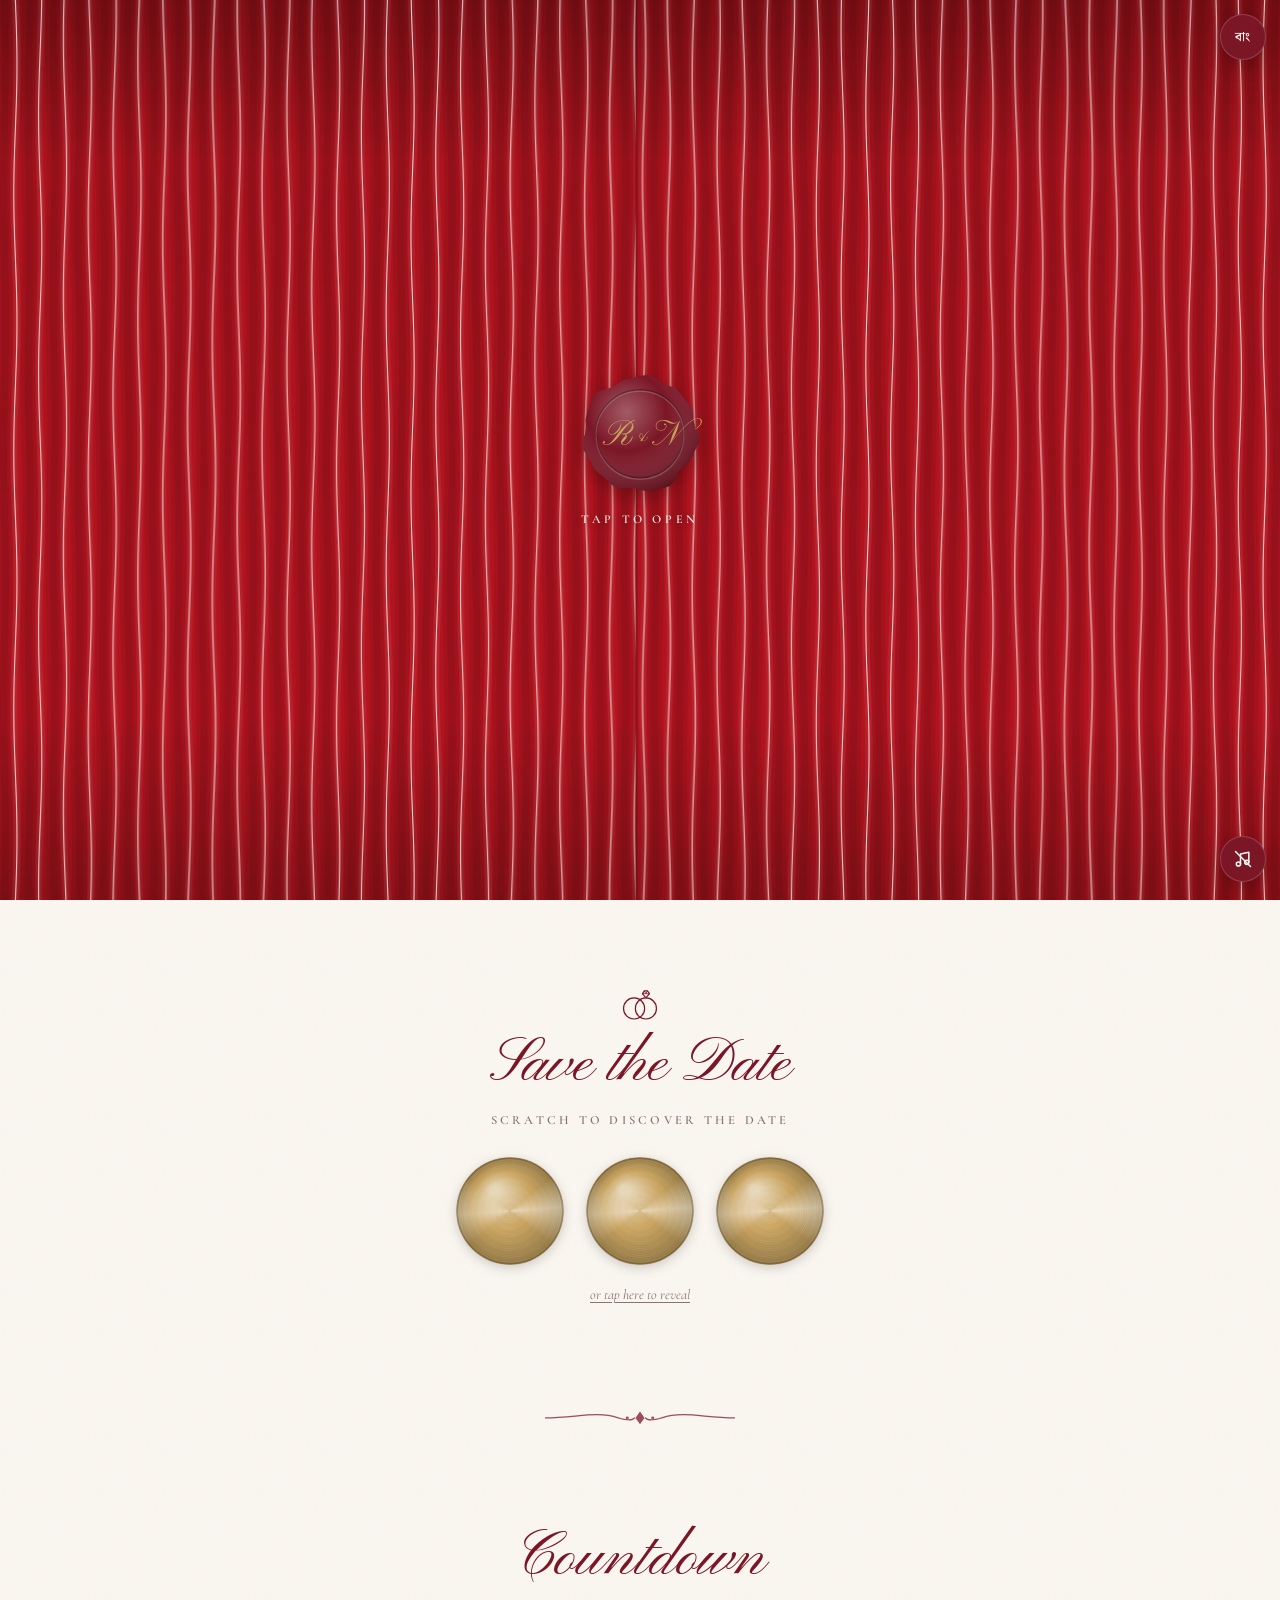
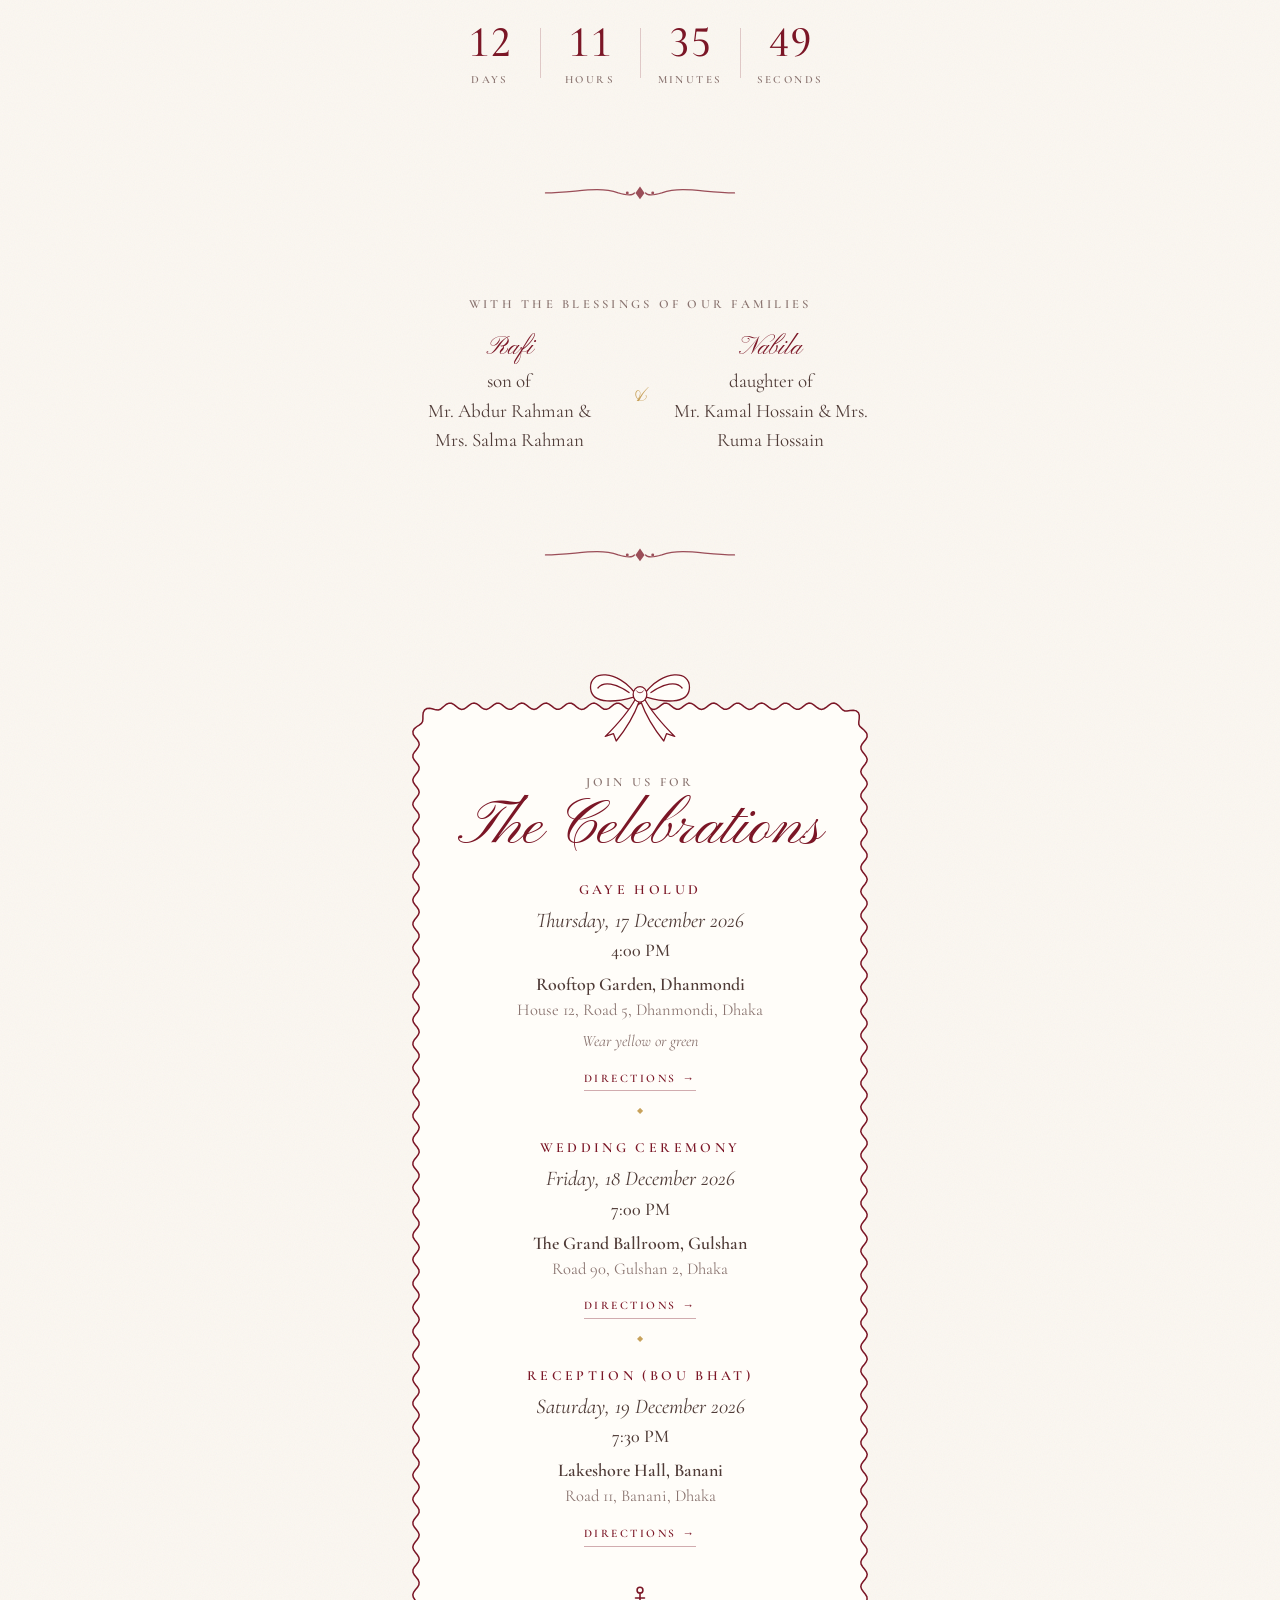
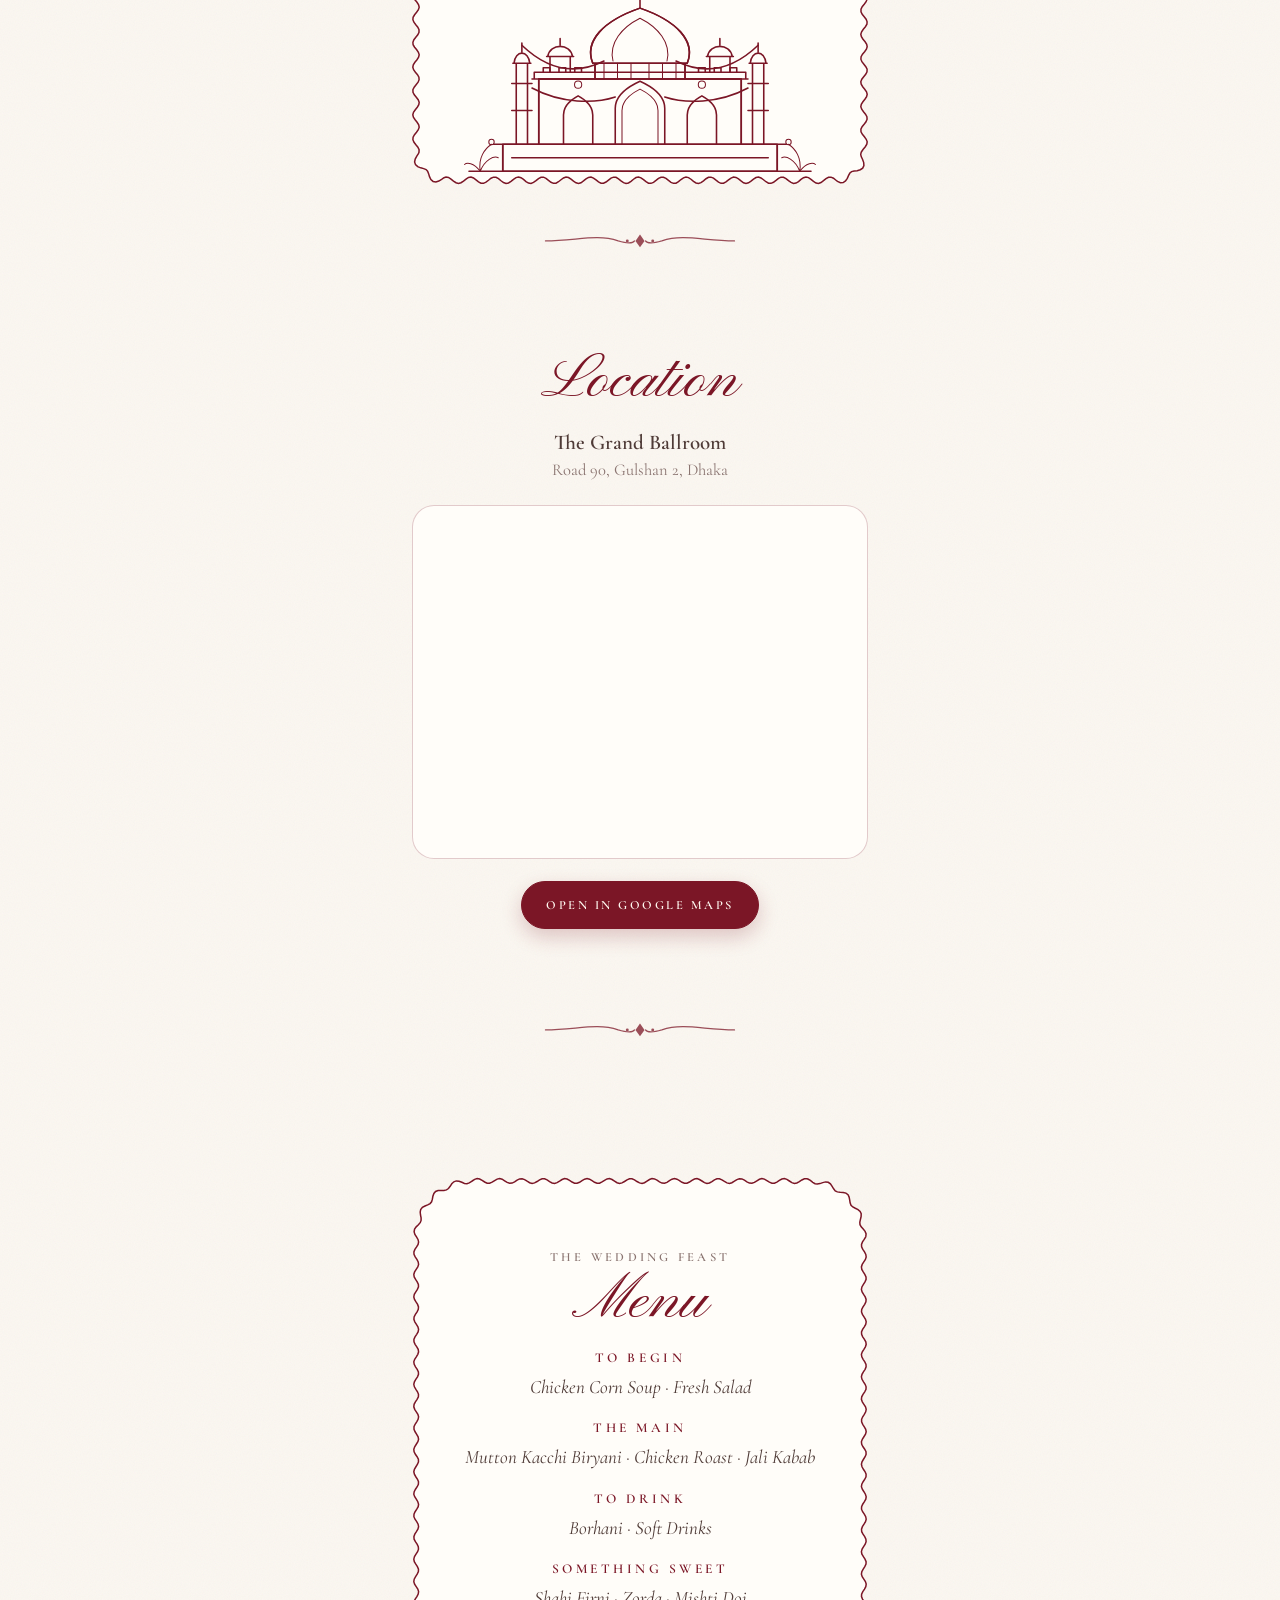
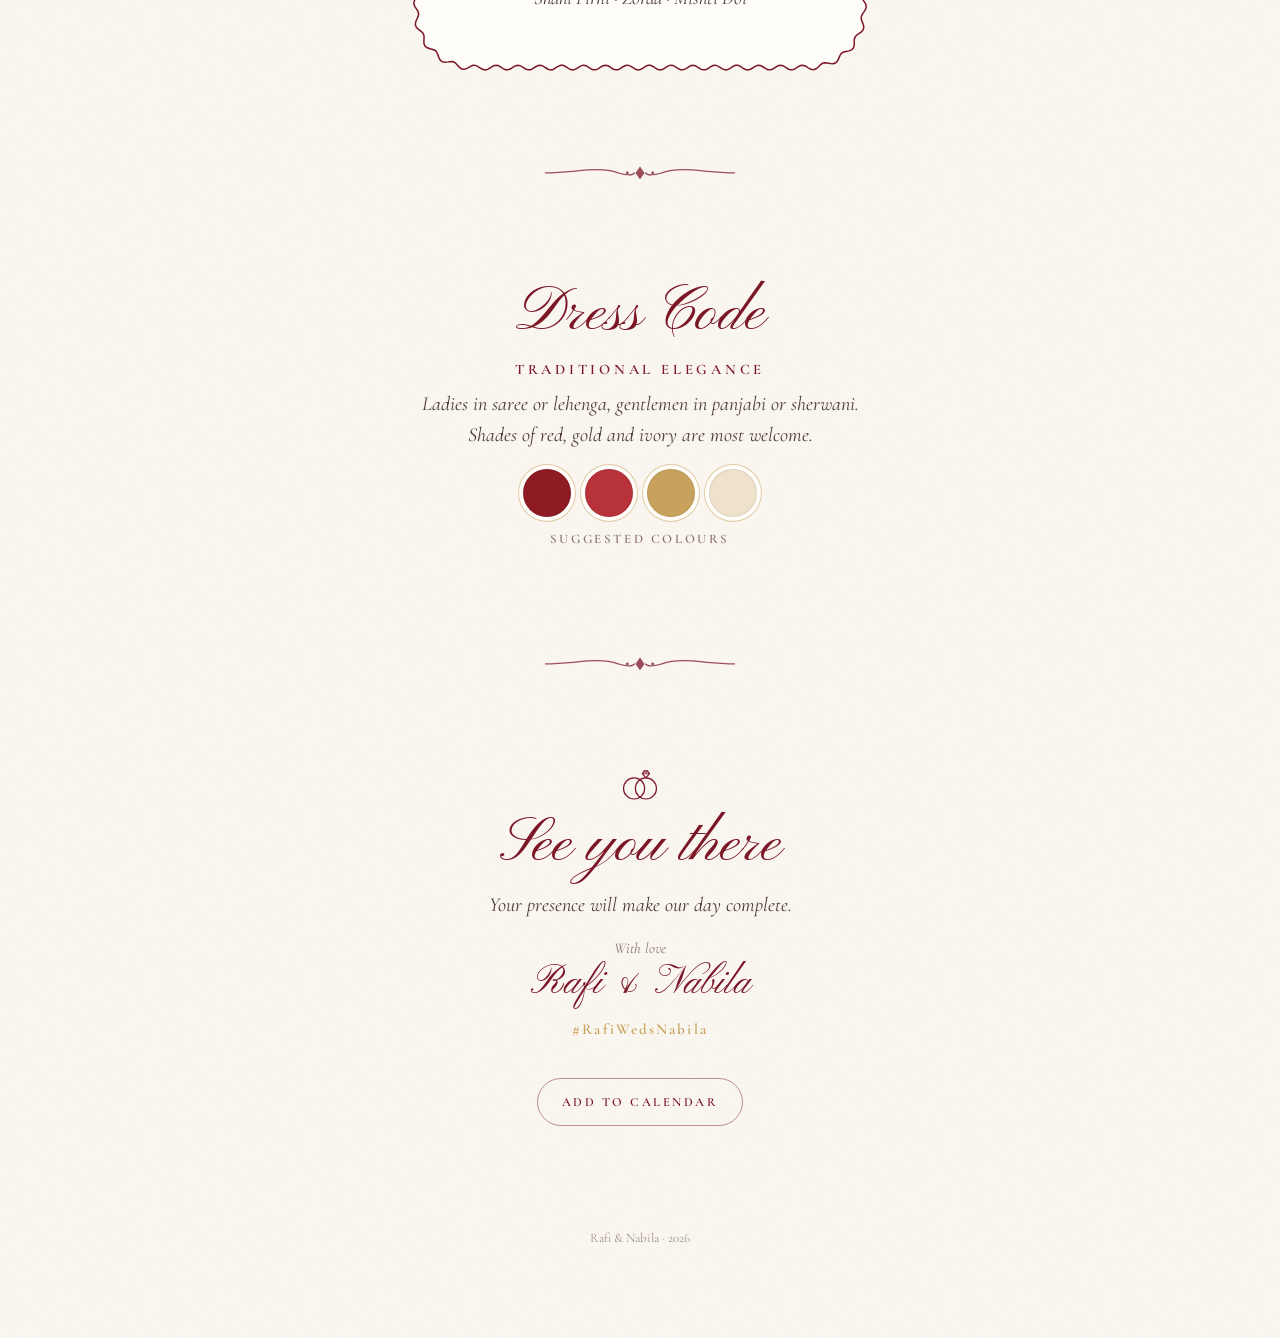
==== index.html @ 90f6d411 "Add files via upload" ====
<!DOCTYPE html>
<html lang="en">
<head>
  <meta charset="utf-8">
  <meta name="viewport" content="width=device-width, initial-scale=1, viewport-fit=cover">
  <meta name="robots" content="noindex, nofollow">
  <meta name="theme-color" content="#b3141f">
  <!-- SHARE:START -->
  <title>Rafi &amp; Nabila are getting married</title>
  <meta name="description" content="You are warmly invited. Tap to open your invitation.">
  <meta property="og:type" content="website">
  <meta property="og:title" content="Rafi &amp; Nabila are getting married">
  <meta property="og:description" content="You are warmly invited. Tap to open your invitation.">
  <meta property="og:image" content="assets/img/og.jpg">
  <meta property="og:image:width" content="1200">
  <meta property="og:image:height" content="630">
  <meta name="twitter:card" content="summary_large_image">
  <!-- SHARE:END -->
  <link rel="icon" href="assets/img/icon.svg" type="image/svg+xml">
  <link rel="preload" href="assets/fonts/pinyon-script.woff2" as="font" type="font/woff2" crossorigin>
  <link rel="preload" href="assets/fonts/cormorant-500.woff2" as="font" type="font/woff2" crossorigin>
  <link rel="stylesheet" href="assets/css/style.css">
</head>
<body class="locked">
  <!-- Opening: hero with the theatre curtains -->
  <header class="hero" id="hero">
    <div class="hero-inner" id="heroInner"></div>
    <canvas class="curtains" id="curtains" aria-hidden="true"></canvas>
    <button class="seal-wrap" id="openBtn" type="button" aria-label="Open the invitation">
      <span class="guest-note" id="guestNote"></span>
      <span class="seal" id="seal"></span>
      <span class="tap-hint" id="tapHint"></span>
    </button>
  </header>

  <main id="app" aria-live="polite"></main>

  <button class="fab fab-lang" id="langBtn" type="button" aria-label="Change language" hidden></button>
  <button class="fab fab-music" id="musicBtn" type="button" aria-label="Play or pause music" hidden></button>
  <audio id="bgm" loop preload="none"></audio>
  <canvas id="confetti" aria-hidden="true"></canvas>
  <noscript><p style="padding:2rem;text-align:center">Please turn on JavaScript to view this invitation.</p></noscript>

  <script src="assets/js/shared.js"></script>
  <script src="assets/js/app.js"></script>
</body>
</html>
---- assets/css/style.css ----
/* ============ Fonts (self-hosted, SIL Open Font License) ============ */
@font-face { font-family: 'Pinyon Script'; src: url('../fonts/pinyon-script.woff2') format('woff2'); font-weight: 400; font-display: swap; }
@font-face { font-family: 'Cormorant Garamond'; src: url('../fonts/cormorant-400.woff2') format('woff2'); font-weight: 400; font-display: swap; }
@font-face { font-family: 'Cormorant Garamond'; src: url('../fonts/cormorant-400-italic.woff2') format('woff2'); font-weight: 400; font-style: italic; font-display: swap; }
@font-face { font-family: 'Cormorant Garamond'; src: url('../fonts/cormorant-500.woff2') format('woff2'); font-weight: 500; font-display: swap; }
@font-face { font-family: 'Cormorant Garamond'; src: url('../fonts/cormorant-600.woff2') format('woff2'); font-weight: 600 700; font-display: swap; }
@font-face { font-family: 'Galada'; src: url('../fonts/galada-bengali.woff2') format('woff2'); font-weight: 400; font-display: swap; unicode-range: U+0951-0952, U+0964-0965, U+0980-09FE, U+1CD0, U+1CD2, U+1CD5-1CD6, U+1CD8, U+1CE1, U+1CEA, U+1CED, U+1CF2, U+1CF5-1CF7, U+200C-200D, U+20B9, U+25CC, U+A8F1; }
@font-face { font-family: 'Noto Serif Bengali'; src: url('../fonts/noto-serif-bengali-400.woff2') format('woff2'); font-weight: 400; font-display: swap; unicode-range: U+0951-0952, U+0964-0965, U+0980-09FE, U+1CD0, U+1CD2, U+1CD5-1CD6, U+1CD8, U+1CE1, U+1CEA, U+1CED, U+1CF2, U+1CF5-1CF7, U+200C-200D, U+20B9, U+25CC, U+A8F1; }
@font-face { font-family: 'Noto Serif Bengali'; src: url('../fonts/noto-serif-bengali-600.woff2') format('woff2'); font-weight: 500 700; font-display: swap; unicode-range: U+0951-0952, U+0964-0965, U+0980-09FE, U+1CD0, U+1CD2, U+1CD5-1CD6, U+1CD8, U+1CE1, U+1CEA, U+1CED, U+1CF2, U+1CF5-1CF7, U+200C-200D, U+20B9, U+25CC, U+A8F1; }

/* ============ Theme (overwritten from content.json) ============ */
:root {
  --curtain: #b3141f;
  --curtain-lines: #fdeee8;
  --accent: #7b1626;
  --gold: #c8a25c;
  --bg: #fbf7f1;
  --card: #fffdf9;
  --text: #4f3b37;
  --muted: #8a7470;
  --btn-text: #fff8f0;
  --accent-rgb: 123, 22, 38;
  --gold-rgb: 200, 162, 92;
  --text-rgb: 79, 59, 55;
  --script: 'Pinyon Script', 'Galada', cursive;
  --serif: 'Cormorant Garamond', 'Noto Serif Bengali', Georgia, 'Times New Roman', serif;
  --col: min(520px, 100%);
  --pad: clamp(18px, 6vw, 32px);
  --safe-t: env(safe-area-inset-top, 0px);
  --safe-b: env(safe-area-inset-bottom, 0px);
}
html[lang="bn"] {
  --script: 'Galada', 'Pinyon Script', cursive;
  --serif: 'Noto Serif Bengali', 'Cormorant Garamond', Georgia, serif;
}

*, *::before, *::after { box-sizing: border-box; }
html { -webkit-text-size-adjust: 100%; text-size-adjust: 100%; scroll-behavior: smooth; }
body {
  margin: 0;
  background: var(--bg);
  color: var(--text);
  font-family: var(--serif);
  font-size: 18px;
  line-height: 1.55;
  -webkit-font-smoothing: antialiased;
  overflow-x: hidden;
  -webkit-tap-highlight-color: transparent;
}
body { /* soft paper grain, scrolls with the page so it costs nothing per frame */
  background-image: url("data:image/svg+xml,%3Csvg xmlns='http://www.w3.org/2000/svg' width='160' height='160'%3E%3Cfilter id='n'%3E%3CfeTurbulence type='fractalNoise' baseFrequency='.85' numOctaves='3' stitchTiles='stitch'/%3E%3C/filter%3E%3Crect width='100%25' height='100%25' filter='url(%23n)' opacity='.05'/%3E%3C/svg%3E");
}
body.locked { overflow: hidden; height: 100%; }
button { font: inherit; color: inherit; cursor: pointer; }
img { max-width: 100%; display: block; }
a { color: var(--accent); }
[hidden] { display: none !important; }

/* ============ Hero + curtains ============ */
.hero {
  position: relative;
  height: 100vh;
  height: 100svh;
  min-height: 540px;
  overflow: hidden;
  z-index: 1;
}
.curtains { position: absolute; inset: 0; width: 100%; height: 100%; z-index: 4; pointer-events: none; display: block; background: var(--curtain); transform: translateZ(0); }
body.opening .curtains, body.opened .curtains { background: transparent; }

.seal-wrap {
  position: absolute; inset: 0; z-index: 6;
  display: flex; flex-direction: column; align-items: center; justify-content: center; gap: 14px;
  background: transparent; border: 0; padding: 0 var(--pad);
  touch-action: none;
  transition: opacity .7s ease, transform .9s ease;
}
body.opening .seal-wrap, body.opened .seal-wrap { opacity: 0; transform: scale(1.12); pointer-events: none; }
.seal { width: clamp(88px, 27vw, 124px); aspect-ratio: 1; position: relative; filter: drop-shadow(0 6px 10px rgba(0,0,0,.28)); }
.seal::after {
  content: ''; position: absolute; inset: -10px; border-radius: 50%;
  border: 1.5px solid var(--curtain-lines); opacity: 0;
  animation: pulse 2.4s ease-out infinite;
}
.seal svg { width: 100%; height: 100%; display: block; overflow: visible; }
.guest-note, .tap-hint { color: var(--curtain-lines); text-shadow: 0 1px 8px rgba(0,0,0,.45); text-align: center; }
.guest-note { font-family: var(--script); font-size: clamp(26px, 8vw, 36px); line-height: 1.15; }
.guest-note small { display: block; font-family: var(--serif); font-size: 11px; letter-spacing: .26em; text-transform: uppercase; margin-top: 4px; }
.tap-hint { font-size: 12px; letter-spacing: .3em; text-transform: uppercase; font-weight: 600; animation: breathe 2.4s ease-in-out infinite; }
html[lang="bn"] .tap-hint, html[lang="bn"] .guest-note small { letter-spacing: .02em; font-size: 13px; }

.hero-inner {
  position: absolute; inset: 0; z-index: 2;
  display: flex; flex-direction: column; align-items: center; justify-content: center;
  text-align: center;
  padding: calc(var(--safe-t) + 8svh) 21vw calc(var(--safe-b) + 12svh);
}
.hero-inner > * { opacity: 0; transform: translateY(14px); transition: opacity 1.2s ease, transform 1.2s ease; transition-delay: var(--d, 0s); }
body.opened .hero-inner > * { opacity: 1; transform: none; }
.hero .greet { font-style: italic; font-size: clamp(16px, 4.6vw, 20px); color: var(--muted); margin: 0 0 6px; }
.hero .top-line, .eyebrow {
  font-size: clamp(10.5px, 2.9vw, 12.5px); font-weight: 600; letter-spacing: .26em; text-transform: uppercase;
  color: var(--muted); margin: 0; line-height: 1.7;
}
html[lang="bn"] .hero .top-line, html[lang="bn"] .eyebrow { letter-spacing: .02em; font-size: clamp(12.5px, 3.5vw, 14.5px); font-weight: 500; }
.names { margin: clamp(10px, 2.4svh, 22px) 0; font-family: var(--script); color: var(--accent); font-weight: 400; line-height: 1; }
.names .n { display: block; font-size: clamp(46px, min(16vw, 9.5svh), 92px); white-space: nowrap; }
.names .amp { display: block; font-size: clamp(28px, min(9vw, 5.5svh), 52px); margin: -.05em 0 .02em; opacity: .9; }
html[lang="bn"] .names .n { font-size: clamp(40px, min(13.5vw, 8svh), 80px); line-height: 1.25; }
.hero .invite {
  font-size: clamp(10.5px, 2.9vw, 12.5px); font-weight: 600; letter-spacing: .2em; text-transform: uppercase;
  color: var(--text); max-width: 30em; margin: 0; line-height: 1.85;
}
html[lang="bn"] .hero .invite { letter-spacing: .02em; text-transform: none; font-size: clamp(13px, 3.7vw, 15.5px); font-weight: 400; line-height: 1.75; }
.scroll-hint {
  position: absolute; left: 50%; bottom: calc(var(--safe-b) + 3.5svh); transform: translateX(-50%) !important;
  display: flex; flex-direction: column; align-items: center; gap: 6px;
  font-size: 10.5px; letter-spacing: .3em; text-transform: uppercase; color: var(--muted); font-weight: 600;
}
.scroll-hint::after { content: ''; width: 1px; height: 34px; background: linear-gradient(var(--muted), transparent); animation: drip 2s ease-in-out infinite; transform-origin: top; }
html[lang="bn"] .scroll-hint { letter-spacing: .02em; font-size: 12px; }

/* ============ Sections ============ */
main { position: relative; z-index: 1; overflow-x: hidden; overflow-x: clip; }
.block {
  width: var(--col); margin: 0 auto;
  padding: clamp(54px, 13vw, 84px) var(--pad);
  text-align: center;
}
.block + .block { padding-top: clamp(24px, 6vw, 40px); }
.script-title { font-family: var(--script); font-weight: 400; color: var(--accent); font-size: clamp(44px, 13vw, 62px); line-height: 1.12; margin: 6px 0 10px; }
html[lang="bn"] .script-title { font-size: clamp(34px, 10vw, 48px); line-height: 1.35; }
.lead { font-style: italic; font-size: clamp(17px, 4.8vw, 20px); color: var(--text); margin: 8px auto 0; max-width: 26em; }
html[lang="bn"] .lead { font-style: normal; font-size: clamp(15px, 4.2vw, 17px); line-height: 1.8; }
.muted { color: var(--muted); }
.orn { fill: none; stroke: var(--accent); stroke-width: 1.4; stroke-linecap: round; stroke-linejoin: round; }
.orn .thin { stroke-width: .9; }
.orn .fill { fill: var(--accent); stroke: none; }
.orn .bg { fill: var(--card); }
.orn-rings { width: 54px; margin: 0 auto 4px; display: block; }
.orn-flourish { width: min(200px, 60%); margin: 0 auto; display: block; opacity: .75; }
.divider { padding: 6px 0; position: relative; z-index: 1; }

.fade-up { opacity: 0; transform: translateY(26px); transition: opacity 1s ease, transform 1s ease; }
.fade-up.in { opacity: 1; transform: none; }

/* --- Reveal (scratch) --- */
.scratch-row { display: flex; justify-content: center; gap: clamp(10px, 4.2vw, 22px); margin: 26px 0 8px; }
.scratch {
  position: relative; width: clamp(80px, 24.5vw, 108px); aspect-ratio: 1; border-radius: 50%;
  display: grid; place-items: center;
  background: radial-gradient(circle at 50% 40%, var(--card), rgba(var(--gold-rgb), .12));
  box-shadow: inset 0 0 0 1px rgba(var(--gold-rgb), .45);
}
.scratch .val { font-size: clamp(21px, 6.4vw, 28px); font-weight: 600; color: var(--accent); line-height: 1.1; padding: 0 6px; }
html[lang="bn"] .scratch .val { font-size: clamp(15px, 4.6vw, 20px); font-weight: 500; }
.scratch canvas { position: absolute; inset: 0; width: 100%; height: 100%; border-radius: 50%; touch-action: none; cursor: grab; transition: opacity .7s ease, transform .7s ease; filter: drop-shadow(0 3px 6px rgba(0,0,0,.18)); }
.scratch.done canvas { opacity: 0; transform: scale(1.15); pointer-events: none; }
.reveal-all { background: none; border: 0; color: var(--muted); font-size: 14px; font-style: italic; text-decoration: underline; text-underline-offset: 3px; padding: 10px; min-height: 44px; }
.after-reveal { max-height: 0; opacity: 0; overflow: hidden; transition: opacity 1.2s ease, max-height 1.2s ease; }
.after-reveal.show { max-height: 260px; opacity: 1; }
.after-reveal .script-title { font-size: clamp(34px, 10vw, 46px); margin-top: 10px; }
html[lang="bn"] .after-reveal .script-title { font-size: clamp(28px, 8.5vw, 38px); }

/* --- Countdown --- */
.countdown { display: grid; grid-template-columns: repeat(4, 1fr); margin: 20px auto 0; max-width: 400px; }
.countdown div { padding: 4px 2px; position: relative; }
.countdown div + div::before { content: ''; position: absolute; left: 0; top: 18%; bottom: 18%; width: 1px; background: rgba(var(--accent-rgb), .2); }
.countdown b { display: block; font-weight: 500; font-size: clamp(30px, 9.5vw, 44px); color: var(--accent); line-height: 1.1; font-variant-numeric: lining-nums tabular-nums; }
.countdown span { display: block; font-size: clamp(9.5px, 2.6vw, 11px); letter-spacing: .22em; text-transform: uppercase; color: var(--muted); font-weight: 600; margin-top: 4px; }
html[lang="bn"] .countdown span { letter-spacing: 0; font-size: 13px; font-weight: 500; }
html[lang="bn"] .countdown b { font-size: clamp(26px, 8vw, 38px); }
.countdown-done { font-family: var(--script); font-size: 34px; color: var(--accent); }

/* --- Families --- */
.families { display: grid; grid-template-columns: 1fr; gap: 22px; margin-top: 18px; }
.families .fam-label { font-family: var(--script); color: var(--accent); font-size: 26px; line-height: 1.2; }
html[lang="bn"] .families .fam-label { font-size: 22px; }
.families .fam-name { font-size: clamp(17px, 4.8vw, 19px); margin: 2px 0 0; }
.families .fam-amp { font-family: var(--script); color: var(--gold); font-size: 30px; line-height: 1; }
@media (min-width: 440px) { .families { grid-template-columns: 1fr auto 1fr; align-items: center; } }

/* --- Photo --- */
.photo-frame { margin: 22px auto 0; width: min(330px, 86%); border-radius: 999px 999px 18px 18px; overflow: hidden; padding: 8px; border: 1px solid rgba(var(--gold-rgb), .55); background: var(--card); }
.photo-frame img { width: 100%; aspect-ratio: 4 / 5; object-fit: cover; border-radius: 999px 999px 12px 12px; }
.photo-caption { font-style: italic; color: var(--muted); margin-top: 12px; }

/* --- Framed card (events, menu) --- */
.frame-card { position: relative; margin: 46px auto 0; padding: clamp(56px, 15vw, 70px) clamp(22px, 8vw, 40px) clamp(40px, 10vw, 56px); }
.frame-card.has-art { padding-bottom: 0; }
.frame-card > svg.frame { position: absolute; inset: 0; width: 100%; height: 100%; overflow: visible; z-index: 0; }
.frame-card > svg.frame path { fill: var(--card); stroke: var(--accent); stroke-width: 1.5; }
.frame-card > *:not(.frame) { position: relative; z-index: 1; }
.frame-card .orn-bow { position: absolute !important; left: 50%; top: 0; width: clamp(96px, 30vw, 128px); transform: translate(-50%, -48%); }
.frame-card .orn-pavilion { width: 96%; max-width: 360px; margin: 18px auto -12%; display: block; }
.frame-card .script-title { margin-top: 0; }

.event { padding: 6px 0; }
.event + .event { margin-top: 18px; padding-top: 22px; }
.event + .event::before { content: '◆'; position: absolute; left: 50%; transform: translate(-50%, -32px); font-size: 8px; color: var(--gold); }
.event { position: relative; }
.event-name { font-size: clamp(12.5px, 3.5vw, 14px); letter-spacing: .24em; text-transform: uppercase; font-weight: 700; color: var(--accent); margin: 0 0 4px; }
html[lang="bn"] .event-name { letter-spacing: .02em; font-size: 17px; font-weight: 600; }
.event-date { font-style: italic; font-size: clamp(18px, 5vw, 21px); margin: 0; }
html[lang="bn"] .event-date { font-style: normal; font-size: 16px; }
.event-time { font-size: clamp(16px, 4.5vw, 18px); margin: 0; font-weight: 500; }
.event-venue { margin: 6px 0 0; font-size: clamp(16px, 4.5vw, 18px); font-weight: 600; }
.event-address { margin: 0; color: var(--muted); font-size: clamp(15px, 4.2vw, 16.5px); line-height: 1.45; }
.event-note { margin: 6px 0 0; font-style: italic; color: var(--muted); font-size: 16px; }
html[lang="bn"] .event-venue, html[lang="bn"] .event-time { font-size: 15.5px; }
html[lang="bn"] .event-address, html[lang="bn"] .event-note { font-size: 14px; font-style: normal; }
.link-caps { display: inline-flex; align-items: center; gap: 6px; margin-top: 8px; font-size: 11.5px; letter-spacing: .22em; text-transform: uppercase; font-weight: 700; color: var(--accent); text-decoration: none; border-bottom: 1px solid rgba(var(--accent-rgb), .35); padding: 8px 0 3px; }
html[lang="bn"] .link-caps { letter-spacing: 0; font-size: 13px; }

.menu-course { margin: 0; }
.menu-course + .menu-course { margin-top: 18px; }
.menu-course h4 { margin: 0; font-size: clamp(12px, 3.4vw, 13.5px); letter-spacing: .26em; text-transform: uppercase; color: var(--accent); font-weight: 700; }
html[lang="bn"] .menu-course h4 { letter-spacing: 0; font-size: 16px; font-weight: 600; }
.menu-course p { margin: 4px 0 0; font-style: italic; font-size: clamp(17px, 4.8vw, 19px); line-height: 1.45; }
html[lang="bn"] .menu-course p { font-style: normal; font-size: 15px; line-height: 1.7; }
.menu-card { padding-bottom: clamp(48px, 12vw, 60px); }

/* --- Venue --- */
.map-wrap { margin: 22px auto 0; border-radius: 22px; overflow: hidden; border: 1px solid rgba(var(--accent-rgb), .22); background: var(--card); padding: 6px; }
.map-wrap iframe { display: block; width: 100%; height: clamp(230px, 68vw, 340px); border: 0; border-radius: 17px; }
.venue-name { font-size: clamp(18px, 5vw, 21px); font-weight: 600; margin: 4px 0 0; }

/* --- Buttons --- */
.btn {
  display: inline-flex; align-items: center; justify-content: center; gap: 8px;
  min-height: 48px; padding: 12px 24px; margin-top: 22px;
  border-radius: 999px; border: 1px solid var(--accent);
  background: var(--accent); color: var(--btn-text);
  font-family: var(--serif); font-size: 12.5px; font-weight: 700; letter-spacing: .2em; text-transform: uppercase;
  text-decoration: none; box-shadow: 0 8px 20px rgba(var(--accent-rgb), .22);
  transition: transform .2s ease, box-shadow .2s ease;
}
.btn:active { transform: scale(.97); }
.btn-ghost { background: transparent; color: var(--accent); box-shadow: none; border-color: rgba(var(--accent-rgb), .45); }
.btn svg { width: 18px; height: 18px; fill: currentColor; }
html[lang="bn"] .btn { letter-spacing: 0; font-size: 15px; font-weight: 600; }
.btn-row { display: flex; flex-wrap: wrap; justify-content: center; gap: 0 12px; }

/* --- Dress code --- */
.dress-heading { font-size: clamp(13px, 3.6vw, 14.5px); letter-spacing: .26em; text-transform: uppercase; color: var(--accent); font-weight: 700; margin: 4px 0 0; }
html[lang="bn"] .dress-heading { letter-spacing: 0; font-size: 17px; }
.swatches { display: flex; justify-content: center; flex-wrap: wrap; gap: 14px; margin: 18px 0 6px; }
.swatches i { width: clamp(38px, 11vw, 48px); aspect-ratio: 1; border-radius: 50%; box-shadow: inset 0 0 0 1px rgba(0,0,0,.08), 0 0 0 4px var(--card), 0 0 0 5px rgba(var(--gold-rgb), .5); }
.swatch-label { font-size: 13px; letter-spacing: .2em; text-transform: uppercase; color: var(--muted); font-weight: 600; margin-top: 12px; }
html[lang="bn"] .swatch-label { letter-spacing: 0; font-size: 14px; }

/* --- Gifts --- */
.orn-gift { width: 94px; display: block; margin: 0 auto 2px; }
.orn-gift .leaves ellipse { fill: rgba(var(--accent-rgb), .1); stroke-width: .8; }
.gift-details { margin: 18px auto 0; padding: 16px 18px; border-radius: 16px; border: 1px dashed rgba(var(--gold-rgb), .8); background: var(--card); font-size: 17px; white-space: pre-line; max-width: 340px; user-select: all; -webkit-user-select: all; }

/* --- RSVP --- */
.rsvp-form { margin: 24px auto 0; max-width: 360px; text-align: left; display: grid; gap: 18px; }
.field label { display: block; font-size: 11.5px; letter-spacing: .22em; text-transform: uppercase; color: var(--muted); font-weight: 700; margin-bottom: 4px; }
html[lang="bn"] .field label { letter-spacing: 0; font-size: 13.5px; font-weight: 500; }
.field input, .field select, .field textarea {
  width: 100%; font: inherit; font-size: 18px; color: var(--text);
  background: transparent; border: 0; border-bottom: 1px solid rgba(var(--accent-rgb), .3);
  padding: 8px 2px; border-radius: 0; outline: none; -webkit-appearance: none; appearance: none;
}
.field select { background-image: linear-gradient(45deg, transparent 50%, var(--muted) 50%), linear-gradient(135deg, var(--muted) 50%, transparent 50%); background-position: calc(100% - 14px) 55%, calc(100% - 9px) 55%; background-size: 5px 5px; background-repeat: no-repeat; }
.field textarea { resize: vertical; min-height: 64px; }
.field input:focus, .field select:focus, .field textarea:focus { border-bottom-color: var(--accent); }
.choice { display: grid; grid-template-columns: 1fr 1fr; gap: 10px; }
.choice label { margin: 0; position: relative; }
.field.choice input { position: absolute; left: 50%; top: 50%; width: 1px; height: 1px; padding: 0; opacity: 0; pointer-events: none; }
.choice span {
  display: flex; align-items: center; justify-content: center; text-align: center; min-height: 48px; padding: 8px 10px;
  border-radius: 14px; border: 1px solid rgba(var(--accent-rgb), .3); font-size: 15.5px; line-height: 1.25;
  letter-spacing: 0; text-transform: none; color: var(--text); font-weight: 500; cursor: pointer; transition: all .2s ease;
}
.choice input:checked + span { background: var(--accent); border-color: var(--accent); color: var(--btn-text); }
.choice input:focus-visible + span { outline: 2px solid var(--gold); outline-offset: 2px; }
.rsvp-form .btn { width: 100%; margin-top: 4px; }
.form-msg { text-align: center; color: var(--accent); font-style: italic; min-height: 1.2em; margin: -6px 0 0; font-size: 16px; }

/* --- Closing --- */
.signature { font-family: var(--script); color: var(--accent); font-size: clamp(30px, 9vw, 40px); margin: 18px 0 0; line-height: 1.25; }
.signature small { display: block; font-family: var(--serif); font-size: 15px; font-style: italic; color: var(--muted); }
.hashtag { margin-top: 10px; letter-spacing: .14em; color: var(--gold); font-weight: 700; font-size: 15px; }
.footer-note { padding: 18px 0 calc(var(--safe-b) + 90px); text-align: center; font-size: 13px; color: var(--muted); opacity: .8; }

/* ============ Floating buttons ============ */
.fab {
  position: fixed; z-index: 60; right: 14px;
  width: 46px; height: 46px; border-radius: 50%;
  background: var(--accent); color: var(--btn-text); border: 1px solid rgba(255,255,255,.18);
  display: grid; place-items: center; padding: 0;
  box-shadow: 0 6px 18px rgba(0,0,0,.22);
  font-size: 13px; font-weight: 700; letter-spacing: .04em;
  transition: transform .2s ease, opacity .3s ease;
}
.fab:active { transform: scale(.94); }
.fab-lang { top: calc(var(--safe-t) + 14px); font-family: 'Noto Serif Bengali', var(--serif); }
.fab-music { bottom: calc(var(--safe-b) + 18px); }
.fab-music svg { width: 20px; height: 20px; fill: none; stroke: currentColor; stroke-width: 1.8; stroke-linecap: round; stroke-linejoin: round; }
.fab-music.playing::after { content: ''; position: absolute; inset: -5px; border-radius: 50%; border: 1px solid var(--accent); opacity: .5; animation: pulse 2.2s ease-out infinite; }

#confetti { position: fixed; inset: 0; width: 100%; height: 100%; pointer-events: none; z-index: 70; }

/* ============ Motion ============ */
@keyframes pulse { 0% { transform: scale(.9); opacity: .7; } 100% { transform: scale(1.35); opacity: 0; } }
@keyframes breathe { 0%, 100% { opacity: .55; } 50% { opacity: 1; } }
@keyframes drip { 0% { transform: scaleY(0); opacity: 1; } 70% { transform: scaleY(1); opacity: 1; } 100% { transform: scaleY(1); opacity: 0; } }
@media (prefers-reduced-motion: reduce) {
  *, *::before, *::after { animation-duration: .01ms !important; animation-iteration-count: 1 !important; transition-duration: .2s !important; }
  html { scroll-behavior: auto; }
}

/* ============ Size tuning ============ */
@media (max-height: 640px) {
  .hero-inner { padding-top: calc(var(--safe-t) + 6svh); padding-bottom: calc(var(--safe-b) + 11svh); }
}
@media (max-width: 340px) {
  .hero-inner { padding-left: 19vw; padding-right: 19vw; }
  .fab { width: 42px; height: 42px; right: 10px; }
}
@media (min-width: 700px) {
  .hero-inner { padding-left: 24vw; padding-right: 24vw; }
}
@media (min-aspect-ratio: 4/3) {
  .hero-inner { padding-left: 30vw; padding-right: 30vw; }
}
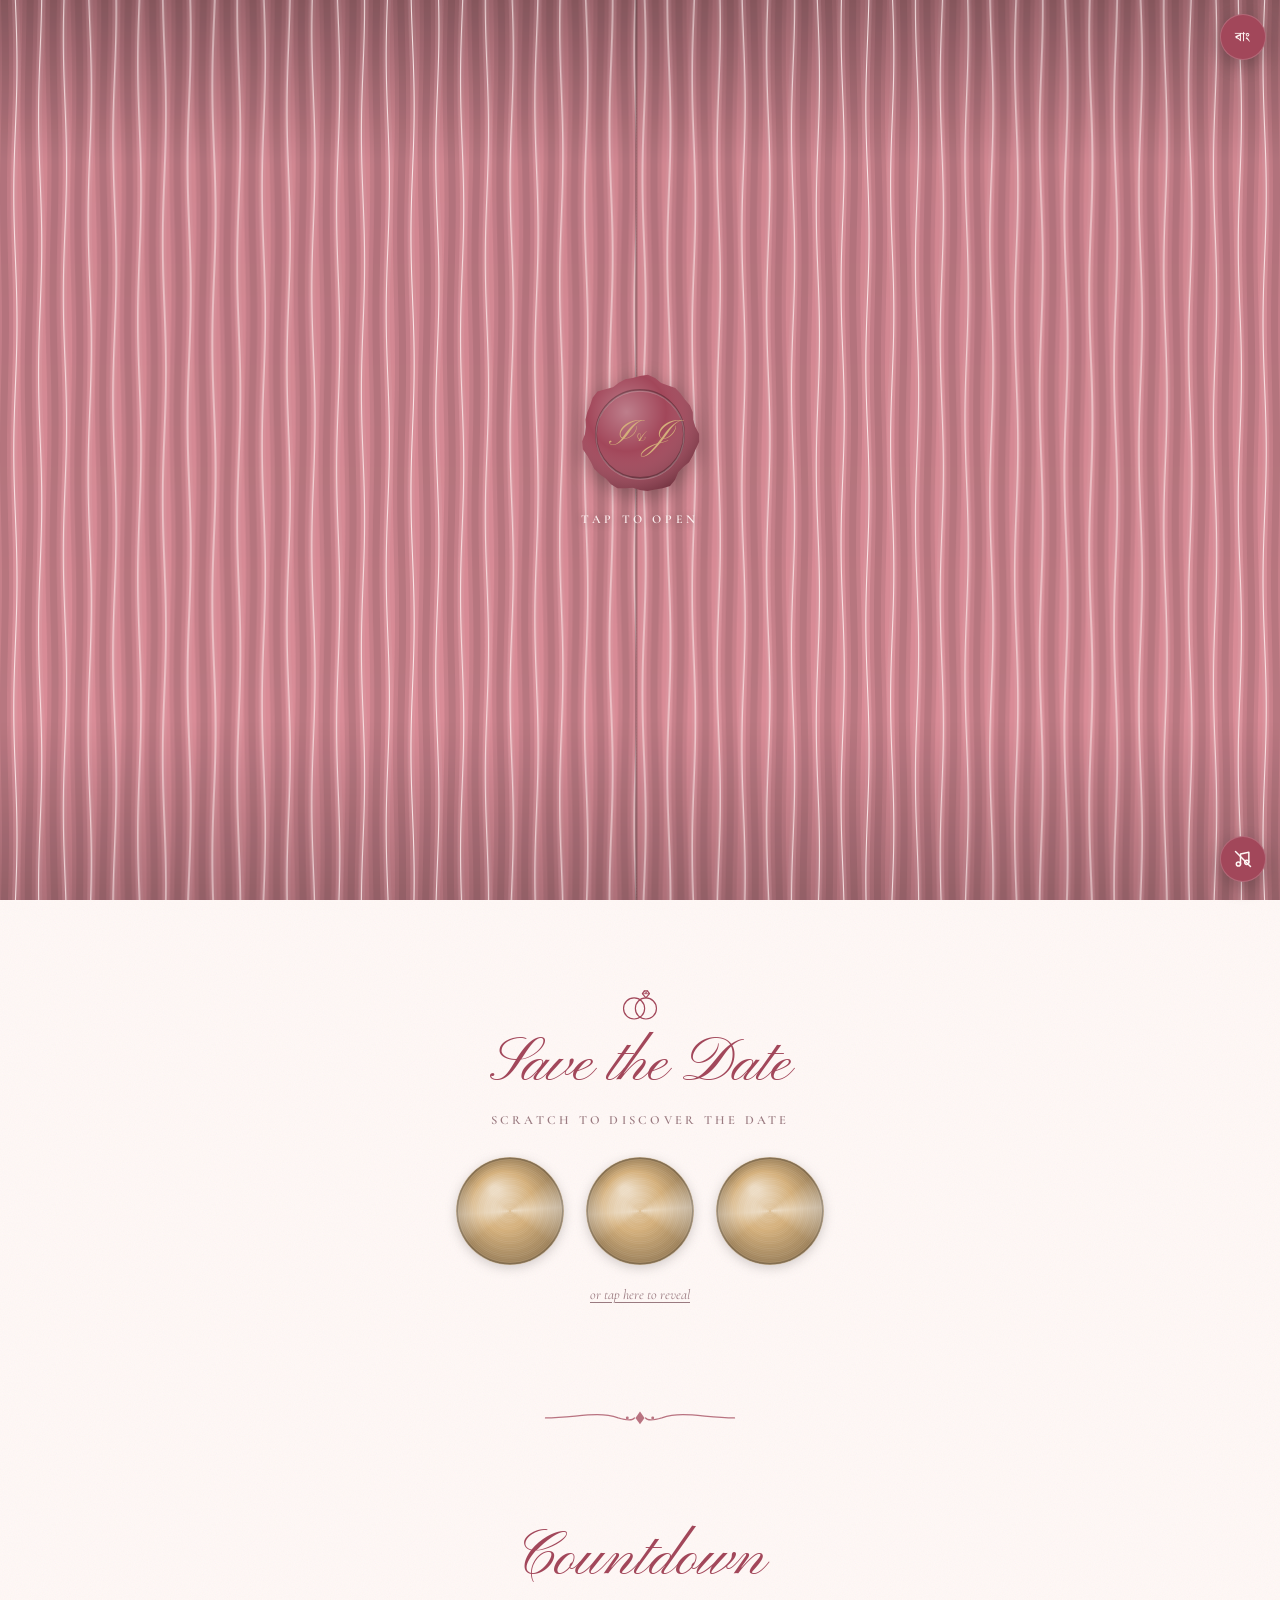
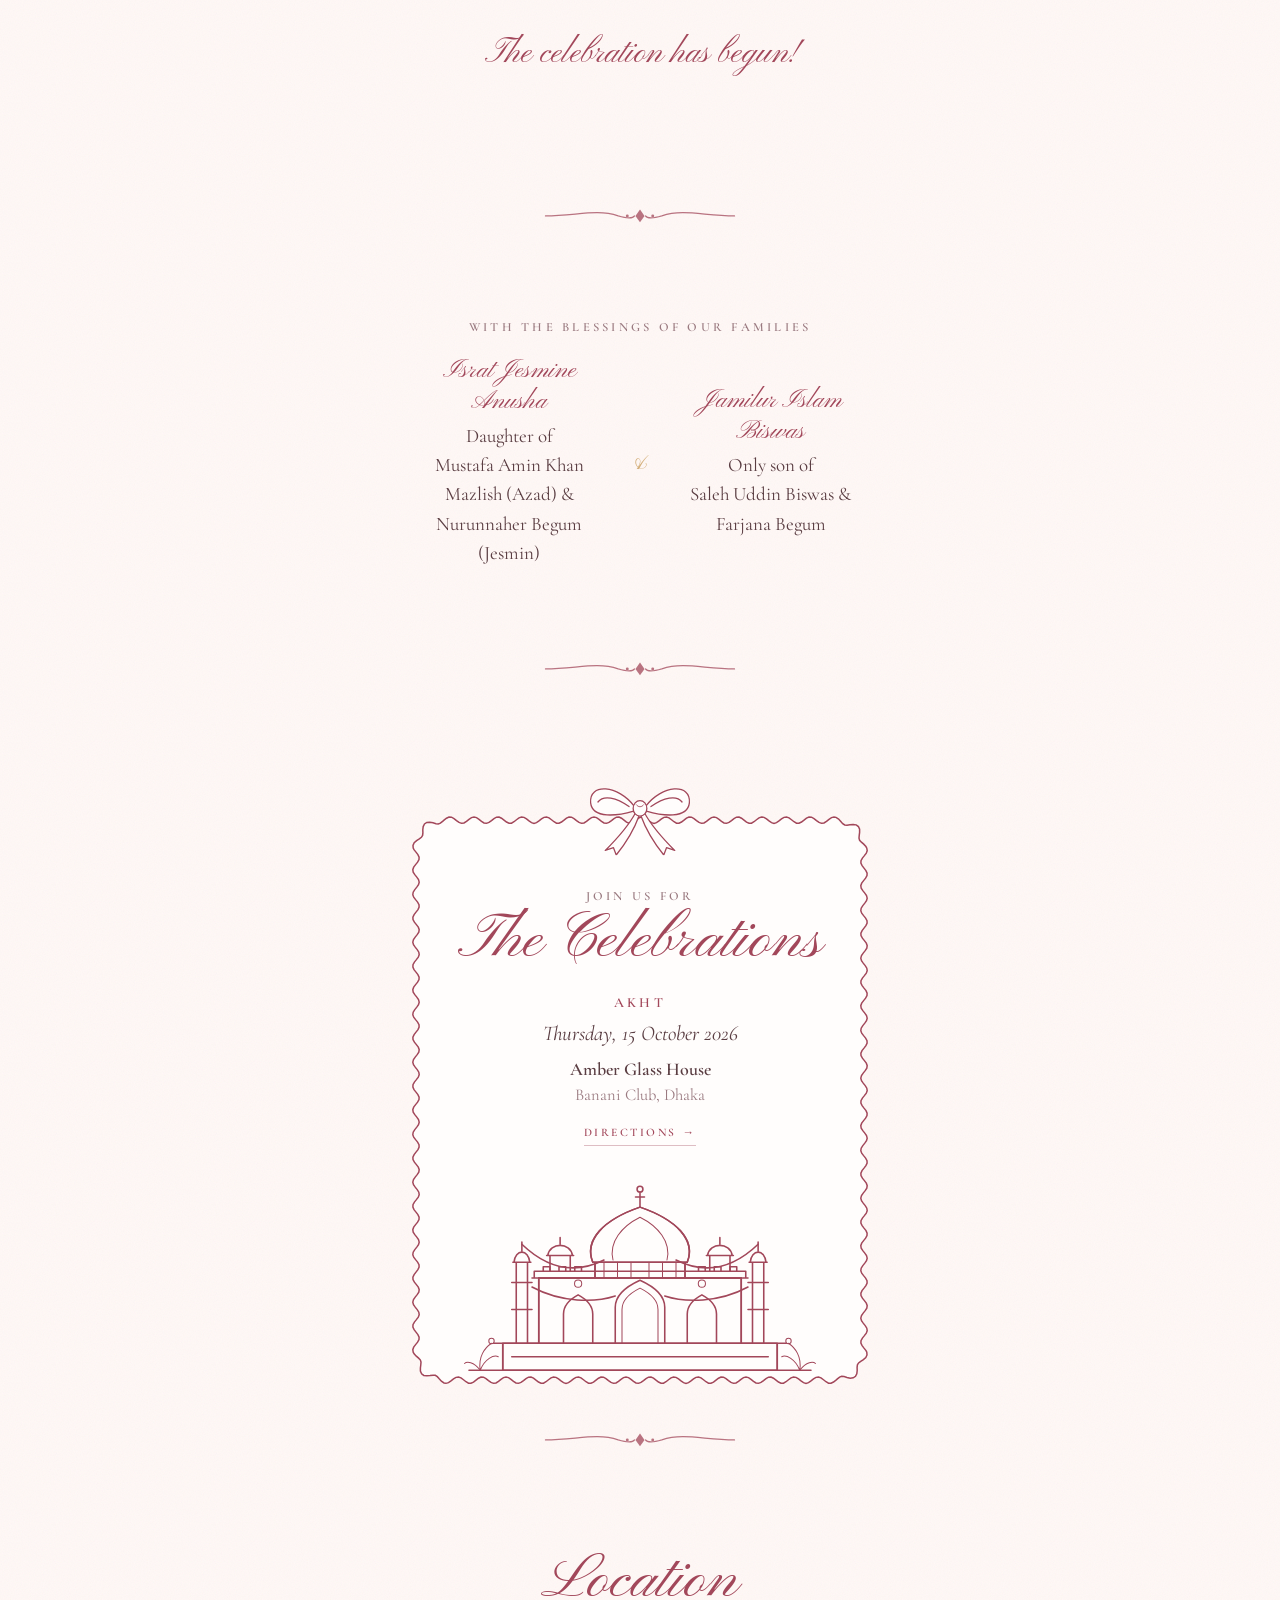
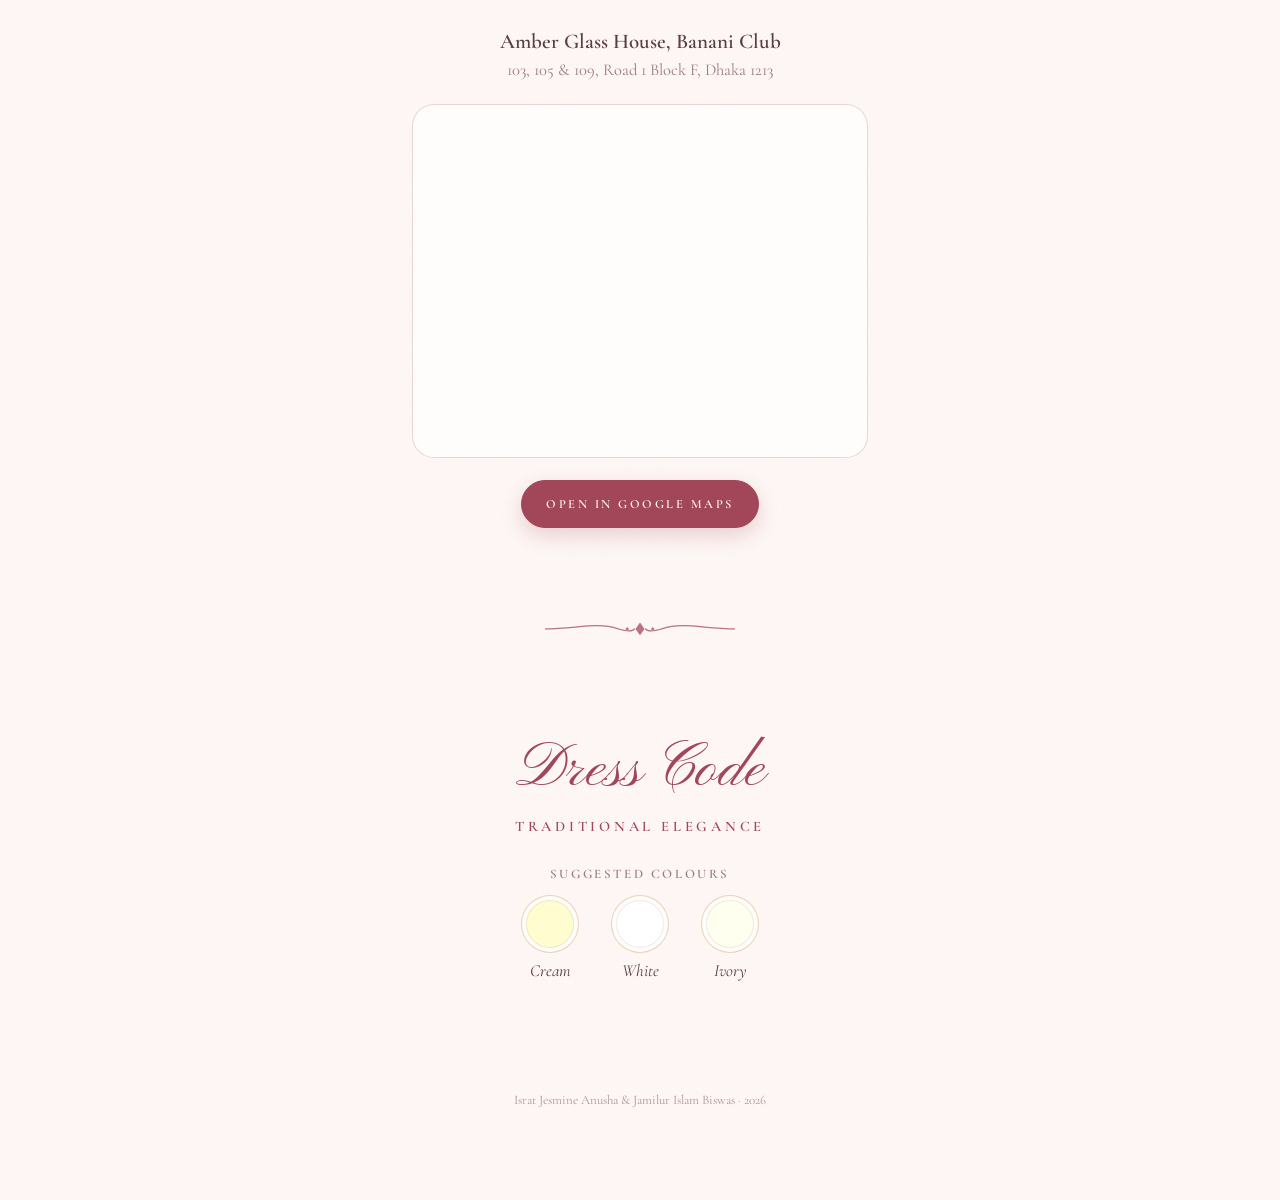
==== commit c16cb7ba: "Update invitation from the editor" ====
--- a/index.html
+++ b/index.html
@@ -6,12 +6,13 @@
   <meta name="robots" content="noindex, nofollow">
   <meta name="theme-color" content="#b3141f">
   <!-- SHARE:START -->
-  <title>Rafi &amp; Nabila are getting married</title>
+  <title>Israt Jesmine Anusha &amp; Jamilur Islam Biswas are getting married</title>
   <meta name="description" content="You are warmly invited. Tap to open your invitation.">
   <meta property="og:type" content="website">
-  <meta property="og:title" content="Rafi &amp; Nabila are getting married">
+  <meta property="og:url" content="https://shihab-abesh.github.io/Wedding-Invitation/">
+  <meta property="og:title" content="Israt Jesmine Anusha &amp; Jamilur Islam Biswas are getting married">
   <meta property="og:description" content="You are warmly invited. Tap to open your invitation.">
-  <meta property="og:image" content="assets/img/og.jpg">
+  <meta property="og:image" content="https://shihab-abesh.github.io/Wedding-Invitation/assets/img/og.jpg?v=mv3m02za">
   <meta property="og:image:width" content="1200">
   <meta property="og:image:height" content="630">
   <meta name="twitter:card" content="summary_large_image">
--- a/assets/css/style.css
+++ b/assets/css/style.css
@@ -45,6 +45,7 @@
   line-height: 1.55;
   -webkit-font-smoothing: antialiased;
   overflow-x: hidden;
+  overflow-wrap: break-word; /* a word too long for the screen breaks instead of being cut off */
   -webkit-tap-highlight-color: transparent;
 }
 body { /* soft paper grain, scrolls with the page so it costs nothing per frame */
@@ -83,7 +84,7 @@
   animation: pulse 2.4s ease-out infinite;
 }
 .seal svg { width: 100%; height: 100%; display: block; overflow: visible; }
-.guest-note, .tap-hint { color: var(--curtain-lines); text-shadow: 0 1px 8px rgba(0,0,0,.45); text-align: center; }
+.guest-note, .tap-hint { max-width: 100%; color: var(--curtain-lines); text-shadow: 0 1px 8px rgba(0,0,0,.45); text-align: center; }
 .guest-note { font-family: var(--script); font-size: clamp(26px, 8vw, 36px); line-height: 1.15; }
 .guest-note small { display: block; font-family: var(--serif); font-size: 11px; letter-spacing: .26em; text-transform: uppercase; margin-top: 4px; }
 .tap-hint { font-size: 12px; letter-spacing: .3em; text-transform: uppercase; font-weight: 600; animation: breathe 2.4s ease-in-out infinite; }
@@ -95,8 +96,10 @@
   text-align: center;
   padding: calc(var(--safe-t) + 8svh) 21vw calc(var(--safe-b) + 12svh);
 }
-.hero-inner > * { opacity: 0; transform: translateY(14px); transition: opacity 1.2s ease, transform 1.2s ease; transition-delay: var(--d, 0s); }
+.hero-inner > * { max-width: 100%; opacity: 0; transform: translateY(14px); transition: opacity 1.2s ease, transform 1.2s ease; transition-delay: var(--d, 0s); }
 body.opened .hero-inner > * { opacity: 1; transform: none; }
+.hero .bismillah { width: clamp(140px, min(44vw, 23svh), 230px); margin: 0 auto clamp(12px, 2.6svh, 24px); color: var(--gold); }
+.hero .bismillah svg { display: block; width: 100%; height: auto; fill: currentColor; }
 .hero .greet { font-style: italic; font-size: clamp(16px, 4.6vw, 20px); color: var(--muted); margin: 0 0 6px; }
 .hero .top-line, .eyebrow {
   font-size: clamp(10.5px, 2.9vw, 12.5px); font-weight: 600; letter-spacing: .26em; text-transform: uppercase;
@@ -105,6 +108,7 @@
 html[lang="bn"] .hero .top-line, html[lang="bn"] .eyebrow { letter-spacing: .02em; font-size: clamp(12.5px, 3.5vw, 14.5px); font-weight: 500; }
 .names { margin: clamp(10px, 2.4svh, 22px) 0; font-family: var(--script); color: var(--accent); font-weight: 400; line-height: 1; }
 .names .n { display: block; font-size: clamp(46px, min(16vw, 9.5svh), 92px); white-space: nowrap; }
+.names .n.wrap { white-space: normal; overflow-wrap: anywhere; line-height: 1.1; }
 .names .amp { display: block; font-size: clamp(28px, min(9vw, 5.5svh), 52px); margin: -.05em 0 .02em; opacity: .9; }
 html[lang="bn"] .names .n { font-size: clamp(40px, min(13.5vw, 8svh), 80px); line-height: 1.25; }
 .hero .invite {
@@ -152,7 +156,7 @@
   background: radial-gradient(circle at 50% 40%, var(--card), rgba(var(--gold-rgb), .12));
   box-shadow: inset 0 0 0 1px rgba(var(--gold-rgb), .45);
 }
-.scratch .val { font-size: clamp(21px, 6.4vw, 28px); font-weight: 600; color: var(--accent); line-height: 1.1; padding: 0 6px; }
+.scratch .val { max-width: 100%; font-size: clamp(21px, 6.4vw, 28px); font-weight: 600; color: var(--accent); line-height: 1.1; padding: 0 6px; }
 html[lang="bn"] .scratch .val { font-size: clamp(15px, 4.6vw, 20px); font-weight: 500; }
 .scratch canvas { position: absolute; inset: 0; width: 100%; height: 100%; border-radius: 50%; touch-action: none; cursor: grab; transition: opacity .7s ease, transform .7s ease; filter: drop-shadow(0 3px 6px rgba(0,0,0,.18)); }
 .scratch.done canvas { opacity: 0; transform: scale(1.15); pointer-events: none; }
@@ -178,6 +182,7 @@
 html[lang="bn"] .families .fam-label { font-size: 22px; }
 .families .fam-name { font-size: clamp(17px, 4.8vw, 19px); margin: 2px 0 0; }
 .families .fam-amp { font-family: var(--script); color: var(--gold); font-size: 30px; line-height: 1; }
+.families > div { min-width: 0; }
 @media (min-width: 440px) { .families { grid-template-columns: 1fr auto 1fr; align-items: center; } }
 
 /* --- Photo --- */
@@ -228,7 +233,7 @@
 /* --- Buttons --- */
 .btn {
   display: inline-flex; align-items: center; justify-content: center; gap: 8px;
-  min-height: 48px; padding: 12px 24px; margin-top: 22px;
+  min-height: 48px; max-width: 100%; padding: 12px 24px; margin-top: 22px;
   border-radius: 999px; border: 1px solid var(--accent);
   background: var(--accent); color: var(--btn-text);
   font-family: var(--serif); font-size: 12.5px; font-weight: 700; letter-spacing: .2em; text-transform: uppercase;
@@ -244,9 +249,12 @@
 /* --- Dress code --- */
 .dress-heading { font-size: clamp(13px, 3.6vw, 14.5px); letter-spacing: .26em; text-transform: uppercase; color: var(--accent); font-weight: 700; margin: 4px 0 0; }
 html[lang="bn"] .dress-heading { letter-spacing: 0; font-size: 17px; }
-.swatches { display: flex; justify-content: center; flex-wrap: wrap; gap: 14px; margin: 18px 0 6px; }
-.swatches i { width: clamp(38px, 11vw, 48px); aspect-ratio: 1; border-radius: 50%; box-shadow: inset 0 0 0 1px rgba(0,0,0,.08), 0 0 0 4px var(--card), 0 0 0 5px rgba(var(--gold-rgb), .5); }
-.swatch-label { font-size: 13px; letter-spacing: .2em; text-transform: uppercase; color: var(--muted); font-weight: 600; margin-top: 12px; }
+.swatches { display: flex; justify-content: center; flex-wrap: wrap; gap: 18px 8px; margin: 16px 0 6px; }
+.swatch { width: clamp(64px, 19vw, 82px); display: flex; flex-direction: column; align-items: center; gap: 13px; }
+.swatch i { width: clamp(38px, 11vw, 48px); aspect-ratio: 1; border-radius: 50%; box-shadow: inset 0 0 0 1px rgba(0,0,0,.08), 0 0 0 4px var(--card), 0 0 0 5px rgba(var(--gold-rgb), .5); }
+.swatch span { max-width: 100%; font-style: italic; font-size: clamp(15px, 4.2vw, 17px); line-height: 1.2; color: var(--text); }
+html[lang="bn"] .swatch span { font-style: normal; font-size: 14px; line-height: 1.45; }
+.swatch-label { font-size: 13px; letter-spacing: .2em; text-transform: uppercase; color: var(--muted); font-weight: 600; margin: 26px 0 0; }
 html[lang="bn"] .swatch-label { letter-spacing: 0; font-size: 14px; }
 
 /* --- Gifts --- */
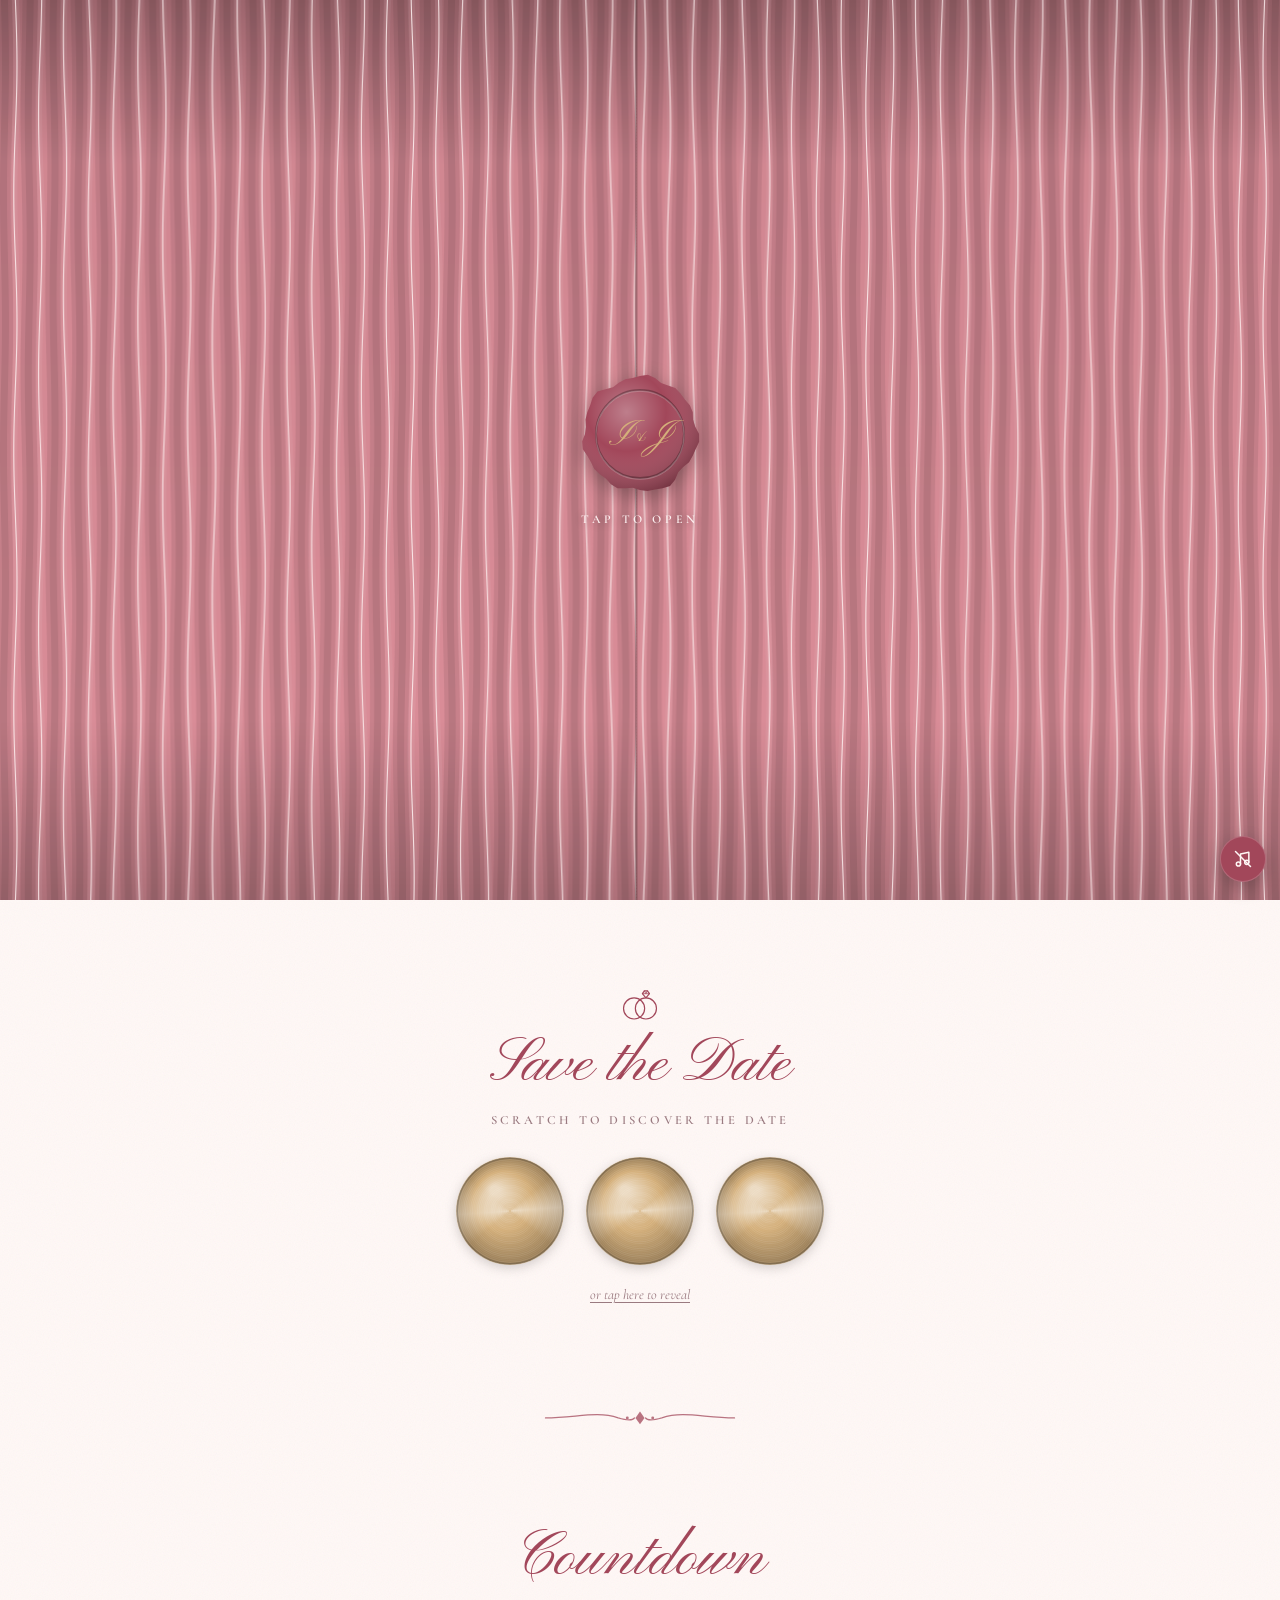
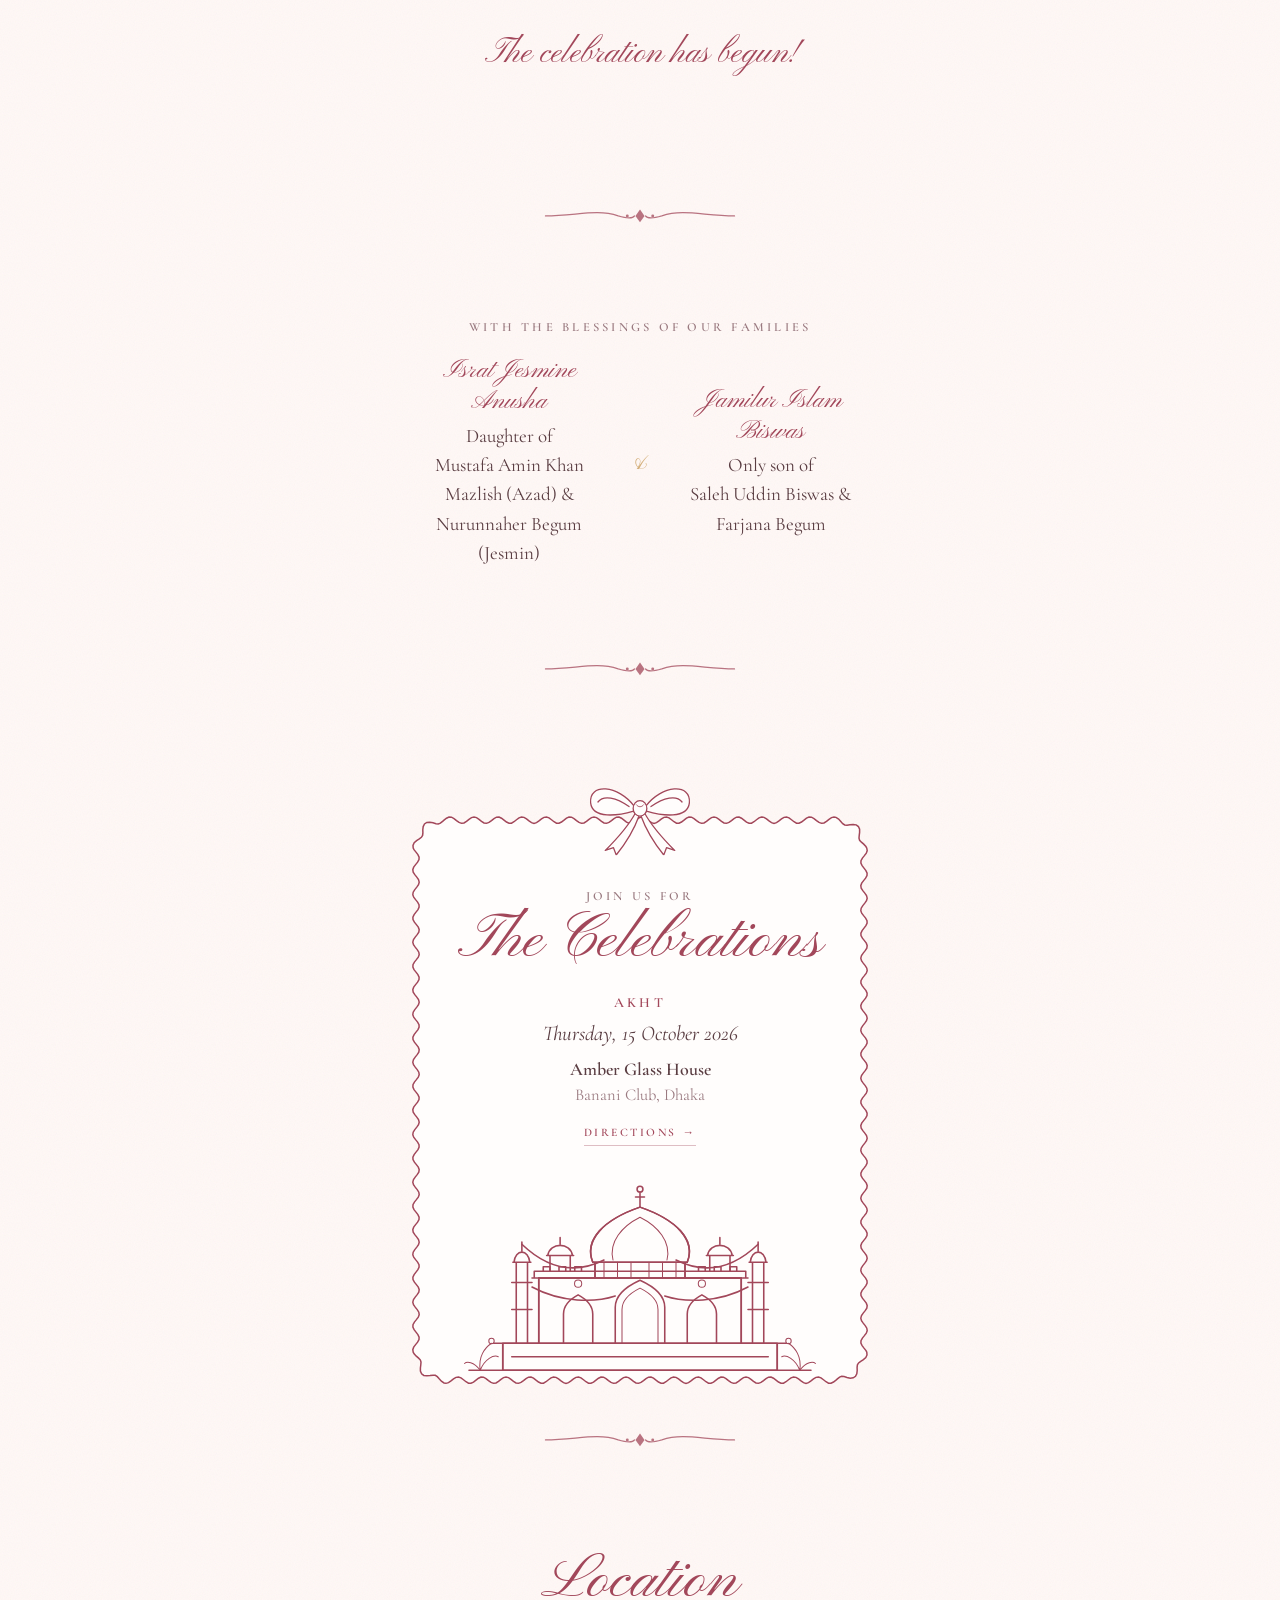
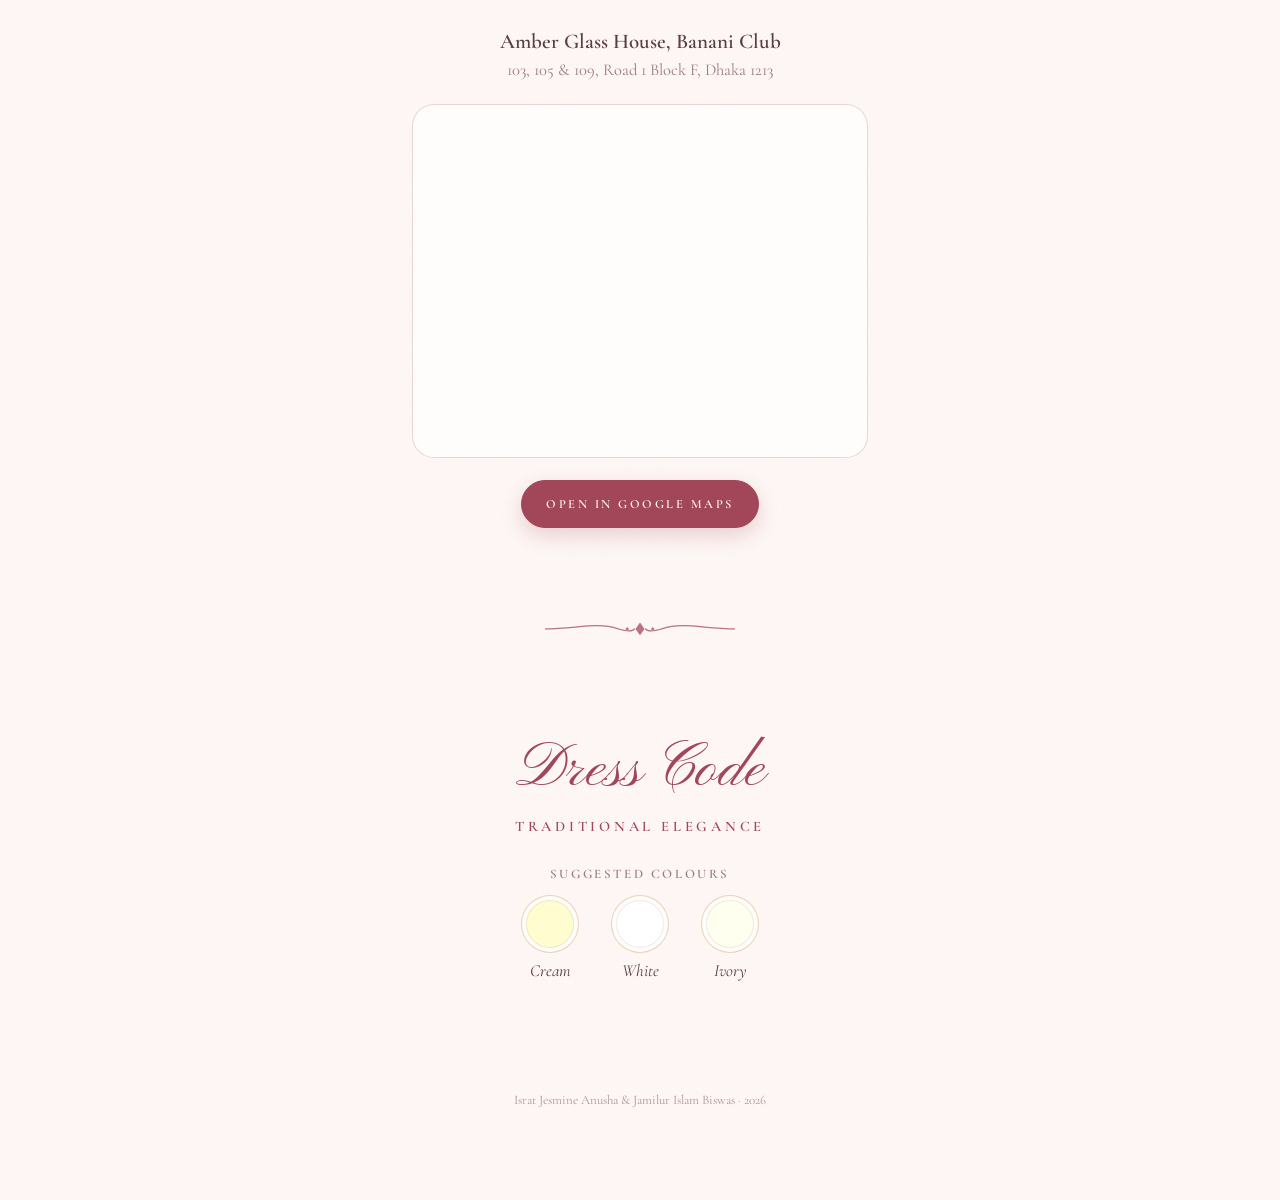
==== commit 6259960c: "Make the invitation English only - Invitation: remove the EN/বাং switch; always English, ignoring ?l" ====
--- a/index.html
+++ b/index.html
@@ -12,7 +12,7 @@
   <meta property="og:url" content="https://shihab-abesh.github.io/Wedding-Invitation/">
   <meta property="og:title" content="Israt Jesmine Anusha &amp; Jamilur Islam Biswas are getting married">
   <meta property="og:description" content="You are warmly invited. Tap to open your invitation.">
-  <meta property="og:image" content="https://shihab-abesh.github.io/Wedding-Invitation/assets/img/og.jpg?v=mv3m02za">
+  <meta property="og:image" content="https://shihab-abesh.github.io/Wedding-Invitation/assets/img/og.jpg?v=mv3mzhvn">
   <meta property="og:image:width" content="1200">
   <meta property="og:image:height" content="630">
   <meta name="twitter:card" content="summary_large_image">
@@ -36,7 +36,6 @@
 
   <main id="app" aria-live="polite"></main>
 
-  <button class="fab fab-lang" id="langBtn" type="button" aria-label="Change language" hidden></button>
   <button class="fab fab-music" id="musicBtn" type="button" aria-label="Play or pause music" hidden></button>
   <audio id="bgm" loop preload="none"></audio>
   <canvas id="confetti" aria-hidden="true"></canvas>
--- a/assets/css/style.css
+++ b/assets/css/style.css
@@ -29,10 +29,6 @@
   --safe-t: env(safe-area-inset-top, 0px);
   --safe-b: env(safe-area-inset-bottom, 0px);
 }
-html[lang="bn"] {
-  --script: 'Galada', 'Pinyon Script', cursive;
-  --serif: 'Noto Serif Bengali', 'Cormorant Garamond', Georgia, serif;
-}
 
 *, *::before, *::after { box-sizing: border-box; }
 html { -webkit-text-size-adjust: 100%; text-size-adjust: 100%; scroll-behavior: smooth; }
@@ -88,7 +84,6 @@
 .guest-note { font-family: var(--script); font-size: clamp(26px, 8vw, 36px); line-height: 1.15; }
 .guest-note small { display: block; font-family: var(--serif); font-size: 11px; letter-spacing: .26em; text-transform: uppercase; margin-top: 4px; }
 .tap-hint { font-size: 12px; letter-spacing: .3em; text-transform: uppercase; font-weight: 600; animation: breathe 2.4s ease-in-out infinite; }
-html[lang="bn"] .tap-hint, html[lang="bn"] .guest-note small { letter-spacing: .02em; font-size: 13px; }
 
 .hero-inner {
   position: absolute; inset: 0; z-index: 2;
@@ -105,24 +100,20 @@
   font-size: clamp(10.5px, 2.9vw, 12.5px); font-weight: 600; letter-spacing: .26em; text-transform: uppercase;
   color: var(--muted); margin: 0; line-height: 1.7;
 }
-html[lang="bn"] .hero .top-line, html[lang="bn"] .eyebrow { letter-spacing: .02em; font-size: clamp(12.5px, 3.5vw, 14.5px); font-weight: 500; }
 .names { margin: clamp(10px, 2.4svh, 22px) 0; font-family: var(--script); color: var(--accent); font-weight: 400; line-height: 1; }
 .names .n { display: block; font-size: clamp(46px, min(16vw, 9.5svh), 92px); white-space: nowrap; }
 .names .n.wrap { white-space: normal; overflow-wrap: anywhere; line-height: 1.1; }
 .names .amp { display: block; font-size: clamp(28px, min(9vw, 5.5svh), 52px); margin: -.05em 0 .02em; opacity: .9; }
-html[lang="bn"] .names .n { font-size: clamp(40px, min(13.5vw, 8svh), 80px); line-height: 1.25; }
 .hero .invite {
   font-size: clamp(10.5px, 2.9vw, 12.5px); font-weight: 600; letter-spacing: .2em; text-transform: uppercase;
   color: var(--text); max-width: 30em; margin: 0; line-height: 1.85;
 }
-html[lang="bn"] .hero .invite { letter-spacing: .02em; text-transform: none; font-size: clamp(13px, 3.7vw, 15.5px); font-weight: 400; line-height: 1.75; }
 .scroll-hint {
   position: absolute; left: 50%; bottom: calc(var(--safe-b) + 3.5svh); transform: translateX(-50%) !important;
   display: flex; flex-direction: column; align-items: center; gap: 6px;
   font-size: 10.5px; letter-spacing: .3em; text-transform: uppercase; color: var(--muted); font-weight: 600;
 }
 .scroll-hint::after { content: ''; width: 1px; height: 34px; background: linear-gradient(var(--muted), transparent); animation: drip 2s ease-in-out infinite; transform-origin: top; }
-html[lang="bn"] .scroll-hint { letter-spacing: .02em; font-size: 12px; }
 
 /* ============ Sections ============ */
 main { position: relative; z-index: 1; overflow-x: hidden; overflow-x: clip; }
@@ -133,9 +124,7 @@
 }
 .block + .block { padding-top: clamp(24px, 6vw, 40px); }
 .script-title { font-family: var(--script); font-weight: 400; color: var(--accent); font-size: clamp(44px, 13vw, 62px); line-height: 1.12; margin: 6px 0 10px; }
-html[lang="bn"] .script-title { font-size: clamp(34px, 10vw, 48px); line-height: 1.35; }
 .lead { font-style: italic; font-size: clamp(17px, 4.8vw, 20px); color: var(--text); margin: 8px auto 0; max-width: 26em; }
-html[lang="bn"] .lead { font-style: normal; font-size: clamp(15px, 4.2vw, 17px); line-height: 1.8; }
 .muted { color: var(--muted); }
 .orn { fill: none; stroke: var(--accent); stroke-width: 1.4; stroke-linecap: round; stroke-linejoin: round; }
 .orn .thin { stroke-width: .9; }
@@ -157,14 +146,12 @@
   box-shadow: inset 0 0 0 1px rgba(var(--gold-rgb), .45);
 }
 .scratch .val { max-width: 100%; font-size: clamp(21px, 6.4vw, 28px); font-weight: 600; color: var(--accent); line-height: 1.1; padding: 0 6px; }
-html[lang="bn"] .scratch .val { font-size: clamp(15px, 4.6vw, 20px); font-weight: 500; }
 .scratch canvas { position: absolute; inset: 0; width: 100%; height: 100%; border-radius: 50%; touch-action: none; cursor: grab; transition: opacity .7s ease, transform .7s ease; filter: drop-shadow(0 3px 6px rgba(0,0,0,.18)); }
 .scratch.done canvas { opacity: 0; transform: scale(1.15); pointer-events: none; }
 .reveal-all { background: none; border: 0; color: var(--muted); font-size: 14px; font-style: italic; text-decoration: underline; text-underline-offset: 3px; padding: 10px; min-height: 44px; }
 .after-reveal { max-height: 0; opacity: 0; overflow: hidden; transition: opacity 1.2s ease, max-height 1.2s ease; }
 .after-reveal.show { max-height: 260px; opacity: 1; }
 .after-reveal .script-title { font-size: clamp(34px, 10vw, 46px); margin-top: 10px; }
-html[lang="bn"] .after-reveal .script-title { font-size: clamp(28px, 8.5vw, 38px); }
 
 /* --- Countdown --- */
 .countdown { display: grid; grid-template-columns: repeat(4, 1fr); margin: 20px auto 0; max-width: 400px; }
@@ -172,14 +159,11 @@
 .countdown div + div::before { content: ''; position: absolute; left: 0; top: 18%; bottom: 18%; width: 1px; background: rgba(var(--accent-rgb), .2); }
 .countdown b { display: block; font-weight: 500; font-size: clamp(30px, 9.5vw, 44px); color: var(--accent); line-height: 1.1; font-variant-numeric: lining-nums tabular-nums; }
 .countdown span { display: block; font-size: clamp(9.5px, 2.6vw, 11px); letter-spacing: .22em; text-transform: uppercase; color: var(--muted); font-weight: 600; margin-top: 4px; }
-html[lang="bn"] .countdown span { letter-spacing: 0; font-size: 13px; font-weight: 500; }
-html[lang="bn"] .countdown b { font-size: clamp(26px, 8vw, 38px); }
 .countdown-done { font-family: var(--script); font-size: 34px; color: var(--accent); }
 
 /* --- Families --- */
 .families { display: grid; grid-template-columns: 1fr; gap: 22px; margin-top: 18px; }
 .families .fam-label { font-family: var(--script); color: var(--accent); font-size: 26px; line-height: 1.2; }
-html[lang="bn"] .families .fam-label { font-size: 22px; }
 .families .fam-name { font-size: clamp(17px, 4.8vw, 19px); margin: 2px 0 0; }
 .families .fam-amp { font-family: var(--script); color: var(--gold); font-size: 30px; line-height: 1; }
 .families > div { min-width: 0; }
@@ -205,24 +189,17 @@
 .event + .event::before { content: '◆'; position: absolute; left: 50%; transform: translate(-50%, -32px); font-size: 8px; color: var(--gold); }
 .event { position: relative; }
 .event-name { font-size: clamp(12.5px, 3.5vw, 14px); letter-spacing: .24em; text-transform: uppercase; font-weight: 700; color: var(--accent); margin: 0 0 4px; }
-html[lang="bn"] .event-name { letter-spacing: .02em; font-size: 17px; font-weight: 600; }
 .event-date { font-style: italic; font-size: clamp(18px, 5vw, 21px); margin: 0; }
-html[lang="bn"] .event-date { font-style: normal; font-size: 16px; }
 .event-time { font-size: clamp(16px, 4.5vw, 18px); margin: 0; font-weight: 500; }
 .event-venue { margin: 6px 0 0; font-size: clamp(16px, 4.5vw, 18px); font-weight: 600; }
 .event-address { margin: 0; color: var(--muted); font-size: clamp(15px, 4.2vw, 16.5px); line-height: 1.45; }
 .event-note { margin: 6px 0 0; font-style: italic; color: var(--muted); font-size: 16px; }
-html[lang="bn"] .event-venue, html[lang="bn"] .event-time { font-size: 15.5px; }
-html[lang="bn"] .event-address, html[lang="bn"] .event-note { font-size: 14px; font-style: normal; }
 .link-caps { display: inline-flex; align-items: center; gap: 6px; margin-top: 8px; font-size: 11.5px; letter-spacing: .22em; text-transform: uppercase; font-weight: 700; color: var(--accent); text-decoration: none; border-bottom: 1px solid rgba(var(--accent-rgb), .35); padding: 8px 0 3px; }
-html[lang="bn"] .link-caps { letter-spacing: 0; font-size: 13px; }
 
 .menu-course { margin: 0; }
 .menu-course + .menu-course { margin-top: 18px; }
 .menu-course h4 { margin: 0; font-size: clamp(12px, 3.4vw, 13.5px); letter-spacing: .26em; text-transform: uppercase; color: var(--accent); font-weight: 700; }
-html[lang="bn"] .menu-course h4 { letter-spacing: 0; font-size: 16px; font-weight: 600; }
 .menu-course p { margin: 4px 0 0; font-style: italic; font-size: clamp(17px, 4.8vw, 19px); line-height: 1.45; }
-html[lang="bn"] .menu-course p { font-style: normal; font-size: 15px; line-height: 1.7; }
 .menu-card { padding-bottom: clamp(48px, 12vw, 60px); }
 
 /* --- Venue --- */
@@ -243,19 +220,15 @@
 .btn:active { transform: scale(.97); }
 .btn-ghost { background: transparent; color: var(--accent); box-shadow: none; border-color: rgba(var(--accent-rgb), .45); }
 .btn svg { width: 18px; height: 18px; fill: currentColor; }
-html[lang="bn"] .btn { letter-spacing: 0; font-size: 15px; font-weight: 600; }
 .btn-row { display: flex; flex-wrap: wrap; justify-content: center; gap: 0 12px; }
 
 /* --- Dress code --- */
 .dress-heading { font-size: clamp(13px, 3.6vw, 14.5px); letter-spacing: .26em; text-transform: uppercase; color: var(--accent); font-weight: 700; margin: 4px 0 0; }
-html[lang="bn"] .dress-heading { letter-spacing: 0; font-size: 17px; }
 .swatches { display: flex; justify-content: center; flex-wrap: wrap; gap: 18px 8px; margin: 16px 0 6px; }
 .swatch { width: clamp(64px, 19vw, 82px); display: flex; flex-direction: column; align-items: center; gap: 13px; }
 .swatch i { width: clamp(38px, 11vw, 48px); aspect-ratio: 1; border-radius: 50%; box-shadow: inset 0 0 0 1px rgba(0,0,0,.08), 0 0 0 4px var(--card), 0 0 0 5px rgba(var(--gold-rgb), .5); }
 .swatch span { max-width: 100%; font-style: italic; font-size: clamp(15px, 4.2vw, 17px); line-height: 1.2; color: var(--text); }
-html[lang="bn"] .swatch span { font-style: normal; font-size: 14px; line-height: 1.45; }
 .swatch-label { font-size: 13px; letter-spacing: .2em; text-transform: uppercase; color: var(--muted); font-weight: 600; margin: 26px 0 0; }
-html[lang="bn"] .swatch-label { letter-spacing: 0; font-size: 14px; }
 
 /* --- Gifts --- */
 .orn-gift { width: 94px; display: block; margin: 0 auto 2px; }
@@ -265,7 +238,6 @@
 /* --- RSVP --- */
 .rsvp-form { margin: 24px auto 0; max-width: 360px; text-align: left; display: grid; gap: 18px; }
 .field label { display: block; font-size: 11.5px; letter-spacing: .22em; text-transform: uppercase; color: var(--muted); font-weight: 700; margin-bottom: 4px; }
-html[lang="bn"] .field label { letter-spacing: 0; font-size: 13.5px; font-weight: 500; }
 .field input, .field select, .field textarea {
   width: 100%; font: inherit; font-size: 18px; color: var(--text);
   background: transparent; border: 0; border-bottom: 1px solid rgba(var(--accent-rgb), .3);
@@ -304,7 +276,6 @@
   transition: transform .2s ease, opacity .3s ease;
 }
 .fab:active { transform: scale(.94); }
-.fab-lang { top: calc(var(--safe-t) + 14px); font-family: 'Noto Serif Bengali', var(--serif); }
 .fab-music { bottom: calc(var(--safe-b) + 18px); }
 .fab-music svg { width: 20px; height: 20px; fill: none; stroke: currentColor; stroke-width: 1.8; stroke-linecap: round; stroke-linejoin: round; }
 .fab-music.playing::after { content: ''; position: absolute; inset: -5px; border-radius: 50%; border: 1px solid var(--accent); opacity: .5; animation: pulse 2.2s ease-out infinite; }
